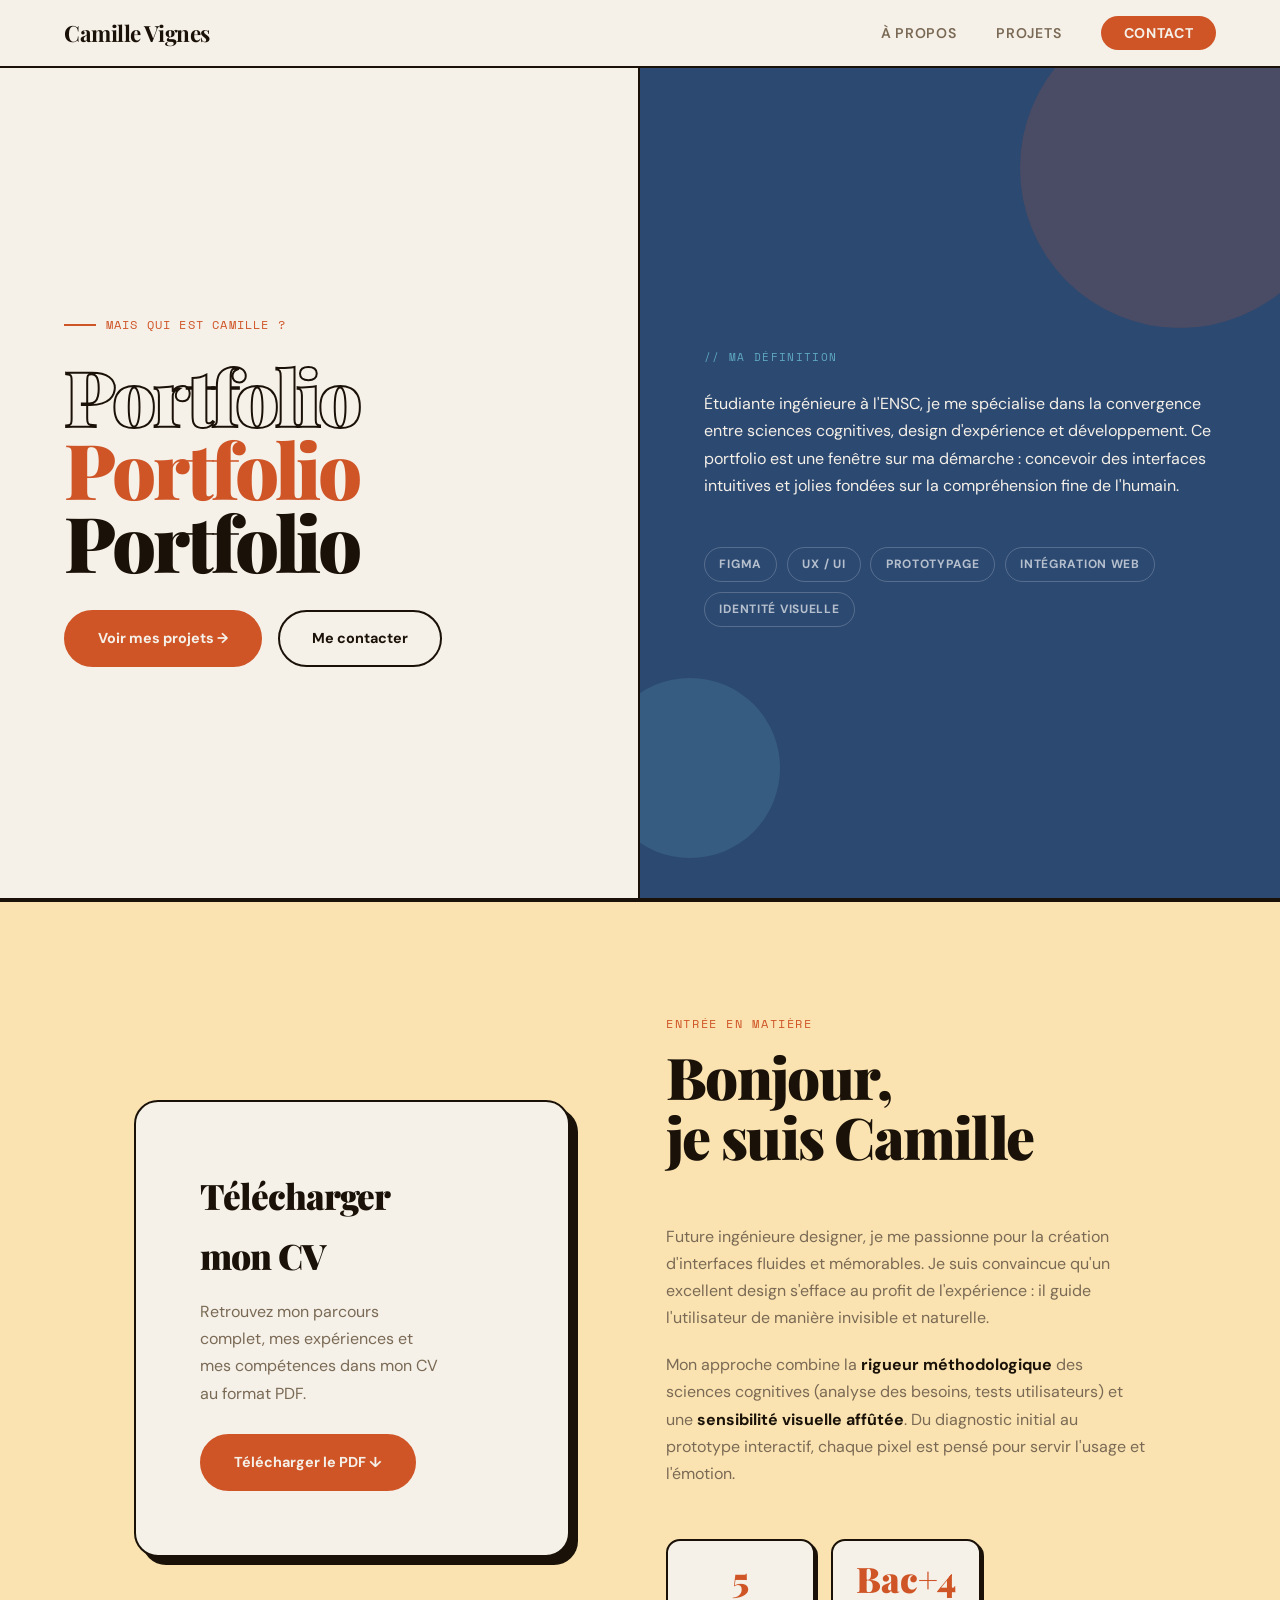
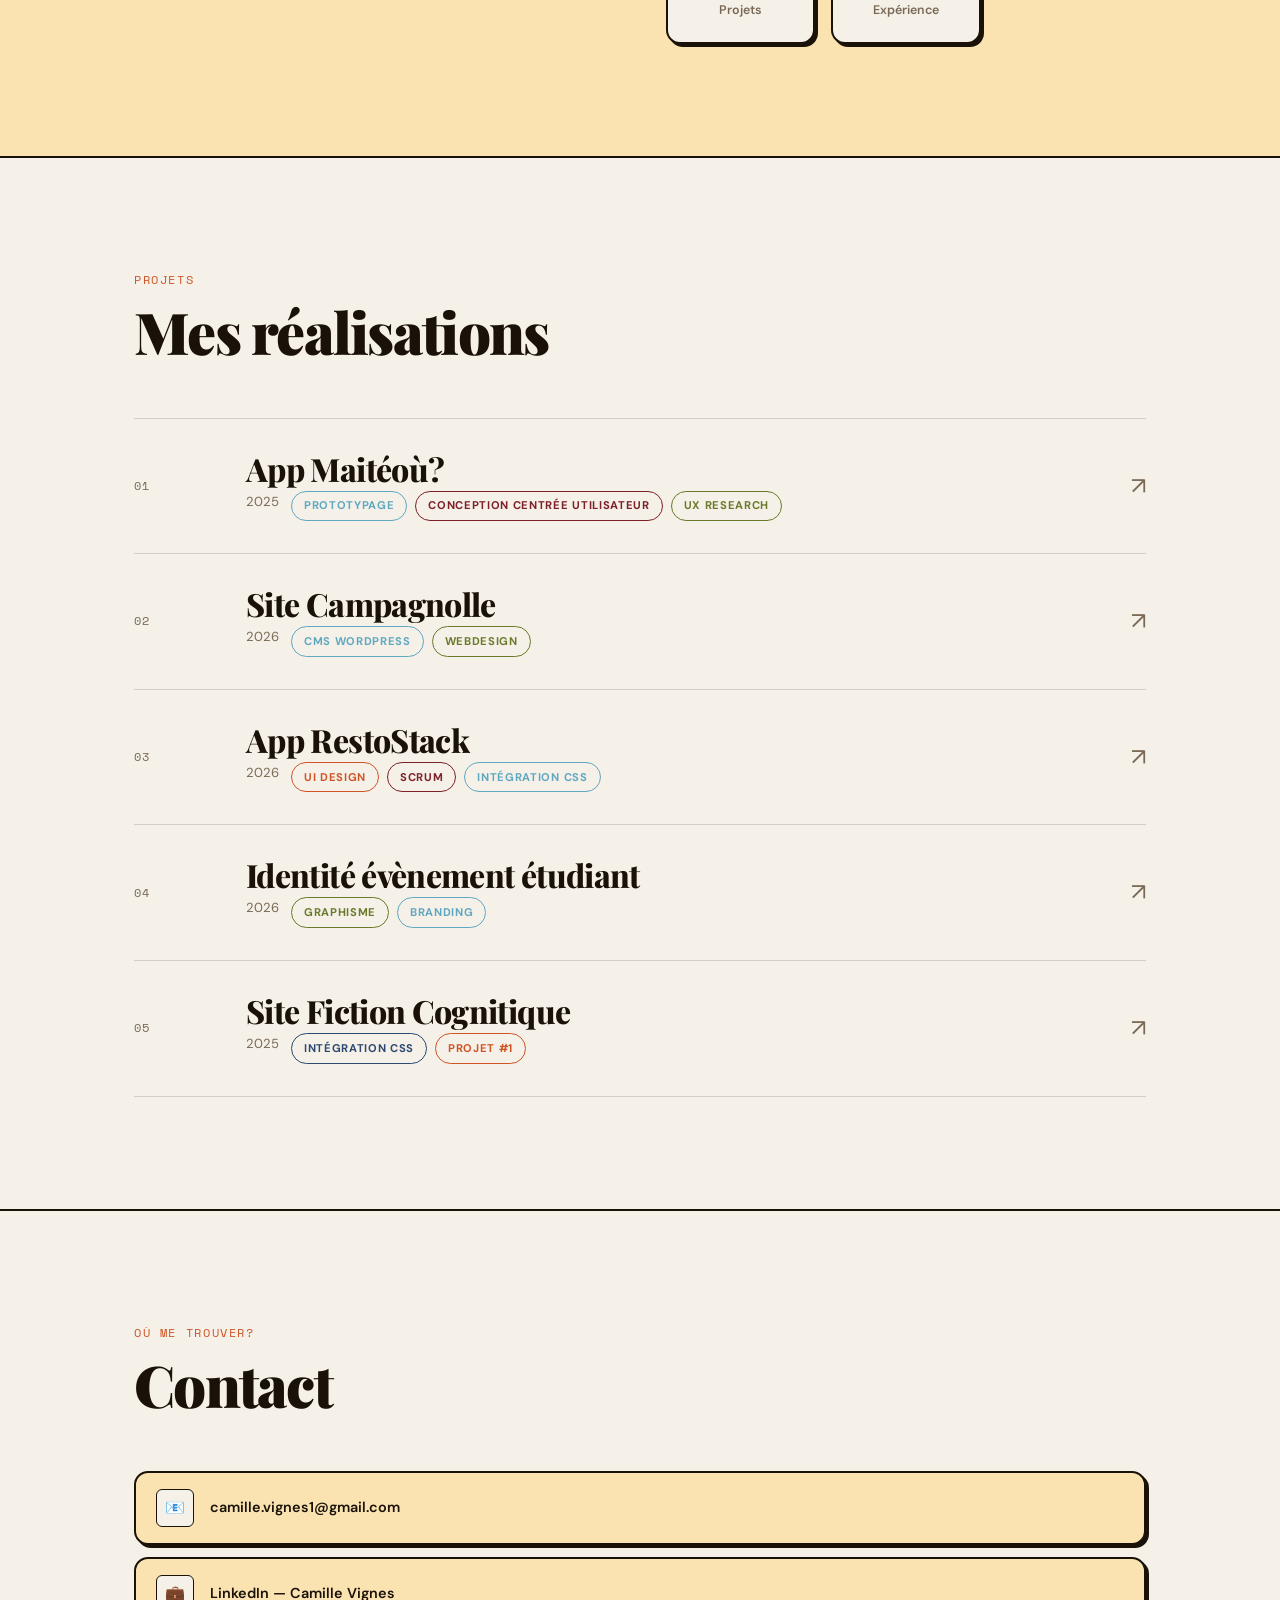
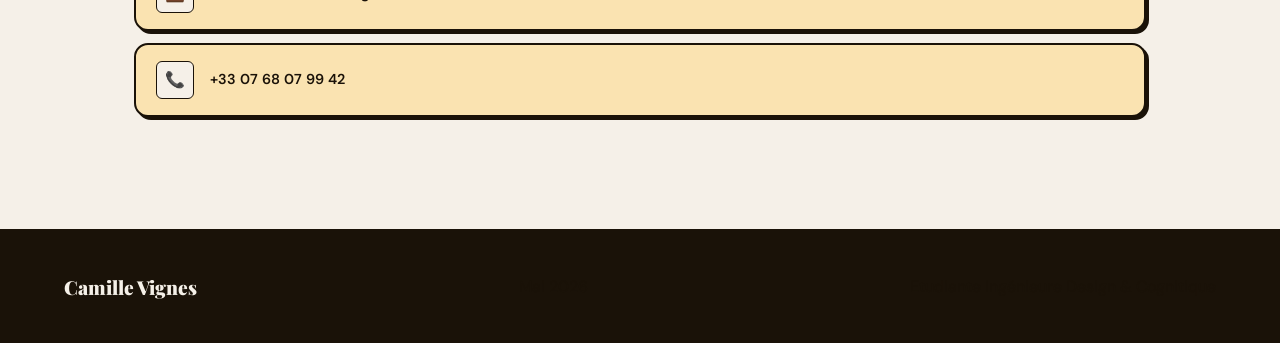
==== index.html @ 40927d15 "hero-quote" ====
<!DOCTYPE html>
<html lang="fr">
<head>
  <meta charset="UTF-8" />
  <meta name="viewport" content="width=device-width, initial-scale=1.0" />
  <title>Ta-Came — UI/UX Designer</title>
  <link rel="icon" type="image/png" href="favicon.png" />
  <link rel="preconnect" href="https://fonts.googleapis.com" />
  <link rel="preconnect" href="https://fonts.gstatic.com" crossorigin />
  <link href="https://fonts.googleapis.com/css2?family=Playfair+Display:ital,wght@0,700;0,900;1,700&family=DM+Sans:wght@400;500;600;700&family=Space+Mono&display=swap" rel="stylesheet" />
  <link rel="stylesheet" href="Style/style.css" />
</head>
<body>

  <!-- navbarre -->
  <nav>
    <a href="#hero" class="nav-logo">Camille Vignes</a>
    <ul class="nav-links">
      <li><a href="#about">À propos</a></li>
      <li><a href="#projets">Projets</a></li>
      <li><a href="#contact" class="nav-cta">Contact</a></li>
    </ul>
  </nav>

  <!-- ─── hero ─── -->
  <section id="hero">

    <div class="hero-left">
      <div class="hero-eyebrow">
        <span class="eyebrow-line"></span>
        mais qui est Camille ?
      </div>
      <h1 class="hero-title">
        <span class="stroke">Portfolio</span><br>
        <span class="filled">Portfolio</span><br>
        <span>Portfolio</span>
      </h1>
      <div class="hero-actions">
        <a href="#projets" class="btn btn-primary">Voir mes projets →</a>
        <a href="#contact" class="btn btn-ghost">Me contacter</a>
      </div>
    </div>

    <div class="hero-right">
      <div class="hero-right-deco"></div>
      <div class="hero-right-deco2"></div>
      <p class="hero-label">// ma définition</p>
      <p class="hero-quote"> Étudiante ingénieure à l'ENSC, je me spécialise dans la convergence entre sciences cognitives, design d'expérience et développement. Ce portfolio est une fenêtre sur ma démarche : concevoir des interfaces intuitives et jolies fondées sur la compréhension fine de l'humain.</p>
      <div class="hero-tags">
        <span class="hero-tag">Figma</span>
        <span class="hero-tag">UX / UI</span>
        <span class="hero-tag">Prototypage</span>
        <span class="hero-tag">Intégration Web</span>
        <span class="hero-tag">Identité Visuelle</span>
      </div>
    </div>

  </section>

  <!-- ─── about ─── -->
  <section id="about">
    <div class="section-inner">
      <div class="about-grid">

        <div class="cv-box">
            <div class="cv-text">
                <h2>Télécharger mon CV</h2>
                <p>Retrouvez mon parcours complet, mes expériences et mes compétences dans mon CV au format PDF.</p>
                <br />
                <a href="Archive/camille--cv.pdf" download class="btn btn-primary" style="width:fit-content">Télécharger le PDF ↓</a>
            </div>
        </div>

        <div class="about-text">
          <span class="section-tag">Entrée en matière</span>
          <h2 class="section-title">Bonjour,<br>je suis Camille</h2>
          <p>Future ingénieure designer, je me passionne pour la création d'interfaces fluides et mémorables. Je suis convaincue qu'un excellent design s'efface au profit de l'expérience : il guide l'utilisateur de manière invisible et naturelle.</p>
          <p>Mon approche combine la <strong>rigueur méthodologique</strong> des sciences cognitives (analyse des besoins, tests utilisateurs) et une <strong>sensibilité visuelle affûtée</strong>. Du diagnostic initial au prototype interactif, chaque pixel est pensé pour servir l'usage et l'émotion.</p>
          <div class="about-stats">
            <div class="stat-box">
              <div class="stat-num">5</div>
              <div class="stat-label">Projets</div>
            </div>
            <div class="stat-box">
              <div class="stat-num">Bac+4</div>
              <div class="stat-label">Expérience</div>
            </div>
          </div>
        </div>

      </div>
    </div>
  </section>

  <!-- ─── PROJETS ─── -->
  <section id="projets">
    <div class="section-inner">
      <span class="section-tag">Projets</span>
      <h2 class="section-title">Mes réalisations</h2>

      <!-- List -->
      <div class="projects-list">

        <div class="project-row" onclick="location.href='Pages/projet1.html'" style="cursor:pointer">
          <span class="project-num">01</span>
          <div class="project-info">
            <div class="project-title">App Maitéoù?</div>
            <div class="project-meta">
              <span>2025</span>
              <div class="project-tags-inline">
                <span class="ptag ptag-sky">Prototypage</span>
                <span class="ptag ptag-red">Conception centrée utilisateur</span>
                <span class="ptag ptag-olive">UX Research</span>
              </div>
            </div>
          </div>
          <span class="project-arrow">↗</span>
        </div>

        <div class="project-row" onclick="location.href='Pages/projet2.html'" style="cursor:pointer">
          <span class="project-num">02</span>
          <div class="project-info">
            <div class="project-title">Site Campagnolle</div>
            <div class="project-meta">
              <span>2026</span>
              <div class="project-tags-inline">
                <span class="ptag ptag-sky">CMS Wordpress</span>
                <span class="ptag ptag-olive">Webdesign</span>
              </div>
            </div>
          </div>
          <span class="project-arrow">↗</span>
        </div>

        <div class="project-row" onclick="location.href='Pages/projet3.html'" style="cursor:pointer">
          <span class="project-num">03</span>
          <div class="project-info">
            <div class="project-title">App RestoStack</div>
            <div class="project-meta">
              <span>2026</span>
              <div class="project-tags-inline">
                <span class="ptag ptag-orange">UI design</span>
                <span class="ptag ptag-red">Scrum</span>
                <span class="ptag ptag-sky">Intégration CSS</span>
              </div>
            </div>
          </div>
          <span class="project-arrow">↗</span>
        </div>

        <div class="project-row" onclick="location.href='Pages/projet4.html'" style="cursor:pointer">
          <span class="project-num">04</span>
          <div class="project-info">
            <div class="project-title">Identité évènement étudiant</div>
            <div class="project-meta">
              <span>2026</span>
              <div class="project-tags-inline">
                <span class="ptag ptag-olive">Graphisme</span>
                <span class="ptag ptag-sky">Branding</span>
              </div>
            </div>
          </div>
          <span class="project-arrow">↗</span>
        </div>

        <div class="project-row" onclick="location.href='Pages/projet5.html'" style="cursor:pointer">
          <span class="project-num">05</span>
          <div class="project-info">
            <div class="project-title">Site Fiction Cognitique</div>
            <div class="project-meta">
              <span>2025</span>
              <div class="project-tags-inline">
                <span class="ptag ptag-navy">Intégration css</span>
                <span class="ptag ptag-orange">projet #1</span>
              </div>
            </div>
          </div>
          <span class="project-arrow">↗</span>
        </div>

      </div>
    </div>
  </section>



  <!-- ─── CONTACT ─── -->
  <section id="contact">
    <div class="section-inner">
      <span class="section-tag">Où me trouver?</span>
      <h2 class="section-title">Contact</h2>

    
      <div class="contact-info">
        <div class="contact-links">
          <a href="mailto:camille.vignes1@gmail.com" class="contact-link">
            <div class="cl-icon">📧</div>
            camille.vignes1@gmail.com
          </a>
          <a href="https://www.linkedin.com/in/camille-vignes-ensc/" target="_blank" class="contact-link">
            <div class="cl-icon">💼</div>
            LinkedIn — Camille Vignes
          </a>
          <a href="tel:+33768079942" class="contact-link">
            <div class="cl-icon">📞</div>
            +33 07 68 07 99 42
          </a>
        </div>
      </div>
    </div>
  </section>

  <!-- ─── FOOTER ─── -->
  <footer>
    <span class="footer-logo">Camille Vignes</span>
    <p>Mai 2026</p>
    <p>Etudiante Ingénieure Design & Cognitique</p>
  </footer>

</body>
</html>
---- Style/style.css ----
/* ─── RESET & ROOT ─────────────────────────────────────── */
*, *::before, *::after { box-sizing: border-box; margin: 0; padding: 0; }

:root {
  --c-cream:    #F5F0E8;
  --c-orange:   #CF5527;
  --c-navy:     #2C4971;
  --c-olive:    #6B7A2A;
  --c-red:      #7D2027;
  --c-sand:     #FAE3B1;
  --c-sky:      #5FA8C2;
  --c-brown:    #673C34;
  --c-ink:      #1A1208;
  --c-muted:    #7A6A55;

  --font-display: 'Playfair Display', serif;
  --font-body:    'DM Sans', sans-serif;
  --font-mono:    'Space Mono', monospace;

  --nav-h: 68px;
  --radius-sm: 6px;
  --radius-md: 14px;
  --radius-lg: 24px;
  --radius-pill: 999px;
}

html { scroll-behavior: smooth; }

body {
  background: var(--c-cream);
  color: var(--c-ink);
  font-family: var(--font-body);
  font-size: 16px;
  line-height: 1.7;
  overflow-x: hidden;
  cursor: default;
}

/* ─── NAV ─────────────────────────────────────────────────── */
nav {
  position: fixed; top: 0; left: 0; right: 0; z-index: 100;
  height: var(--nav-h);
  display: flex; align-items: center; justify-content: space-between;
  padding: 0 5vw;
  background: var(--c-cream);
  border-bottom: 2px solid var(--c-ink);
}

.nav-logo {
  font-family: var(--font-display);
  font-size: 1.4rem; font-weight: 700;
  color: var(--c-ink);
  text-decoration: none;
  letter-spacing: -.02em;
}

.nav-links { display: flex; gap: 2.5rem; list-style: none; align-items: center; }
.nav-links a {
  color: var(--c-muted); text-decoration: none;
  font-size: .88rem; font-weight: 600;
  letter-spacing: .05em; text-transform: uppercase;
  transition: color .2s;
}
.nav-links a:hover { color: var(--c-orange); }

.nav-cta {
  background: var(--c-orange) !important;
  color: var(--c-cream) !important;
  padding: .5rem 1.4rem;
  border-radius: var(--radius-pill);
  font-weight: 700 !important;
  transition: background .2s !important;
}
.nav-cta:hover { background: var(--c-red) !important; color: var(--c-cream) !important; }

/* ─── HERO ─────────────────────────────────────────────────── */
#hero {
  min-height: 100vh;
  padding-top: var(--nav-h);
  display: grid;
  grid-template-columns: 1fr 1fr;
  border-bottom: 2px solid var(--c-ink);
}

.hero-left {
  padding: 6rem 5vw 5rem;
  display: flex; flex-direction: column; justify-content: center;
  border-right: 2px solid var(--c-ink);
}

.hero-right {
  background: var(--c-navy);
  display: flex; flex-direction: column;
  justify-content: center;
  padding: 4rem 4rem 3.5rem;
  position: relative;
  overflow: hidden;
}

.hero-right-deco {
  position: absolute;
  top: -60px; right: -60px;
  width: 320px; height: 320px;
  border-radius: 50%;
  background: var(--c-orange);
  opacity: .18;
}
.hero-right-deco2 {
  position: absolute;
  bottom: 40px; left: -40px;
  width: 180px; height: 180px;
  border-radius: 50%;
  background: var(--c-sky);
  opacity: .2;
}

.hero-eyebrow {
  display: inline-flex; align-items: center; gap: .6rem;
  font-family: var(--font-mono);
  font-size: .75rem; letter-spacing: .1em;
  color: var(--c-orange); text-transform: uppercase;
  margin-bottom: 1.5rem;
}
.eyebrow-line { width: 32px; height: 2px; background: var(--c-orange); }

.hero-title {
  font-family: var(--font-display);
  font-size: clamp(3.5rem, 6vw, 6.5rem);
  font-weight: 900; line-height: .95;
  letter-spacing: -.04em;
  margin-bottom: 2rem;
}
.hero-title .stroke {
  -webkit-text-stroke: 2px var(--c-ink);
  color: transparent;
}
.hero-title .filled { color: var(--c-orange); }


.hero-actions { display: flex; gap: 1rem; flex-wrap: wrap; }

.btn {
  display: inline-flex; align-items: center; gap: .5rem;
  padding: .9rem 2rem;
  border-radius: var(--radius-pill);
  font-family: var(--font-body);
  font-weight: 700; font-size: .9rem;
  text-decoration: none; cursor: pointer;
  transition: transform .2s, background .2s;
  border: 2px solid transparent;
}
.btn:hover { transform: translateY(-2px); }

.btn-primary {
  background: var(--c-orange);
  color: var(--c-cream);
  border-color: var(--c-orange);
}
.btn-primary:hover { background: var(--c-red); border-color: var(--c-red); }

.btn-ghost {
  background: transparent;
  border-color: var(--c-ink);
  color: var(--c-ink);
}
.btn-ghost:hover { background: var(--c-ink); color: var(--c-cream); }

/* Right side content */
.hero-label {
  font-family: var(--font-mono);
  font-size: .7rem; letter-spacing: .12em;
  color: var(--c-sky); text-transform: uppercase;
  margin-bottom: 1.5rem;
}
.hero-quote {
  font-family: var(--font-body);
  font-size: 1rem;
  font-weight: 400;
  line-height: 1.7;
  color: var(--c-cream);
  margin-bottom: 3rem;
}
.hero-quote em { color: var(--c-sand); font-style: italic; }

.hero-tags { display: flex; gap: .6rem; flex-wrap: wrap; }
.hero-tag {
  font-size: .75rem; font-weight: 700;
  letter-spacing: .06em; text-transform: uppercase;
  padding: .4rem .9rem;
  border-radius: var(--radius-pill);
  border: 1.5px solid rgba(255,255,255,.2);
  color: rgba(255,255,255,.65);
}
.hero-tag-fill {
  background: var(--c-orange);
  border-color: var(--c-orange);
  color: #fff;
}

/* ─── SECTION COMMON ───────────────────────────────────────── */
section { position: relative; }
.section-inner { max-width: 1140px; margin: 0 auto; padding: 7rem 5vw; }

.section-tag {
  font-family: var(--font-mono);
  font-size: .72rem; font-weight: 400;
  letter-spacing: .14em; text-transform: uppercase;
  color: var(--c-orange);
  display: block; margin-bottom: .75rem;
}
.section-title {
  font-family: var(--font-display);
  font-size: clamp(2.2rem, 4.5vw, 4rem);
  font-weight: 900; line-height: 1.05;
  letter-spacing: -.03em;
  margin-bottom: 3.5rem;
}

/* ─── ABOUT ─────────────────────────────────────────────────── */
#about { background: var(--c-sand); border-top: 2px solid var(--c-ink); border-bottom: 2px solid var(--c-ink); }

.about-grid {
  display: grid;
  grid-template-columns: 1fr 1.1fr;
  gap: 6rem; align-items: center;
}

.about-text { display: flex; flex-direction: column; gap: 0; }
.about-text p { color: var(--c-muted); margin-bottom: 1.25rem; }
.about-text strong { color: var(--c-ink); }

.about-stats {
  display: grid; grid-template-columns: repeat(3, 1fr);
  gap: 1rem; margin-top: 2rem;
}
.stat-box {
  background: var(--c-cream);
  border: 2px solid var(--c-ink);
  border-radius: var(--radius-md);
  padding: 1.25rem 1rem;
  box-shadow: 3px 3px 0 var(--c-ink);
  text-align: center;
}
.stat-num {
  font-family: var(--font-display);
  font-size: 2.2rem; font-weight: 900;
  color: var(--c-orange); line-height: 1;
}
.stat-label { font-size: .78rem; color: var(--c-muted); font-weight: 600; margin-top: .25rem; }

/* ─── PROJETS ───────────────────────────────────────────────── */
#projets { background: var(--c-cream); border-bottom: 2px solid var(--c-ink); }

.projects-list { display: flex; flex-direction: column; gap: 0; }

.project-row {
  display: grid;
  grid-template-columns: 80px 1fr auto;
  align-items: center;
  gap: 2rem;
  padding: 2rem 0;
  border-top: 1.5px solid rgba(26,18,8,.15);
  transition: background .2s;
  cursor: pointer;
}
.project-row:last-child { border-bottom: 1.5px solid rgba(26,18,8,.15); }
.project-row:hover { background: var(--c-sand); margin: 0 -2rem; padding: 2rem 2rem; border-radius: var(--radius-md); }

.project-num {
  font-family: var(--font-mono);
  font-size: .75rem; color: var(--c-muted);
  letter-spacing: .05em;
}

.project-info { display: flex; flex-direction: column; gap: .3rem; }
.project-title {
  font-family: var(--font-display);
  font-size: clamp(1.3rem, 2.5vw, 2rem);
  font-weight: 800; line-height: 1.1;
  letter-spacing: -.02em;
}
.project-meta {
  font-size: .82rem; color: var(--c-muted);
  display: flex; gap: .75rem; flex-wrap: wrap;
}

.project-tags-inline { display: flex; gap: .5rem; align-items: center; }
.ptag {
  font-size: .7rem; font-weight: 700; letter-spacing: .06em;
  text-transform: uppercase;
  padding: .3rem .75rem; border-radius: var(--radius-pill);
  border: 1.5px solid;
}
.ptag-orange { color: var(--c-orange); border-color: var(--c-orange); }
.ptag-navy   { color: var(--c-navy);   border-color: var(--c-navy); }
.ptag-olive  { color: var(--c-olive);  border-color: var(--c-olive); }
.ptag-red    { color: var(--c-red);    border-color: var(--c-red); }
.ptag-sky    { color: var(--c-sky);    border-color: var(--c-sky); }

.project-arrow {
  font-size: 1.5rem; color: var(--c-muted);
  transition: color .2s, transform .2s;
}
.project-row:hover .project-arrow { color: var(--c-orange); transform: translate(4px, -4px); }

/* ─── CV ────────────────────────────────────────────────────── */

.cv-box {
  display: grid; grid-template-columns: 1fr auto;
  align-items: center; gap: 4rem;
  background: var(--c-cream);
  border: 2px solid var(--c-ink);
  border-radius: var(--radius-lg);
  padding: 4rem;
  box-shadow: 8px 8px 0 var(--c-ink);
}
.cv-text h2 {
  font-family: var(--font-display);
  font-size: 2.2rem; font-weight: 900;
  letter-spacing: -.03em; margin-bottom: .75rem;
}
.cv-text p { color: var(--c-muted); max-width: 440px; }

/* ─── CONTACT ────────────────────────────────────────────────── */
#contact { background: var(--c-cream); border-bottom: 2px solid var(--c-ink); }

.contact-info p { 
  color: var(--c-muted); margin-bottom: 2rem; 
  margin: 0 auto;
  max-width: 600px;
}

.contact-links { display: flex; flex-direction: column; gap: .75rem; }
.contact-link {
  display: flex; align-items: center; gap: 1rem;
  text-decoration: none;
  padding: 1rem 1.25rem;
  border-radius: var(--radius-md);
  background: var(--c-sand);
  border: 2px solid var(--c-ink);
  color: var(--c-ink);
  font-weight: 600; font-size: .9rem;
  box-shadow: 3px 3px 0 var(--c-ink);
  transition: transform .15s, box-shadow .15s;
}
.contact-link:hover { transform: translate(-2px,-2px); box-shadow: 5px 5px 0 var(--c-ink); }

.cl-icon {
  width: 38px; height: 38px;
  border-radius: var(--radius-sm);
  display: flex; align-items: center; justify-content: center;
  font-size: 1rem; border: 1.5px solid var(--c-ink);
  background: var(--c-cream); flex-shrink: 0;
}

/* ─── FOOTER ─────────────────────────────────────────────────── */
footer {
  background: var(--c-ink);
  padding: 2.5rem 5vw;
  display: flex; align-items: center; justify-content: space-between;
}
.footer-logo {
  font-family: var(--font-display);
  font-weight: 900; font-size: 1.2rem;
  color: var(--c-cream);
}

/* ─── RESPONSIVE ─────────────────────────────────────────────── */
@media (max-width: 900px) {
  #hero                    { grid-template-columns: 1fr; }
  .hero-right              { min-height: 320px; }
  .about-grid              { grid-template-columns: 1fr; }
  .cv-box                  { grid-template-columns: 1fr; text-align: center; }
  .nav-links               { display: none; }
  .project-row             { grid-template-columns: 48px 1fr auto; gap: 1rem; }
}
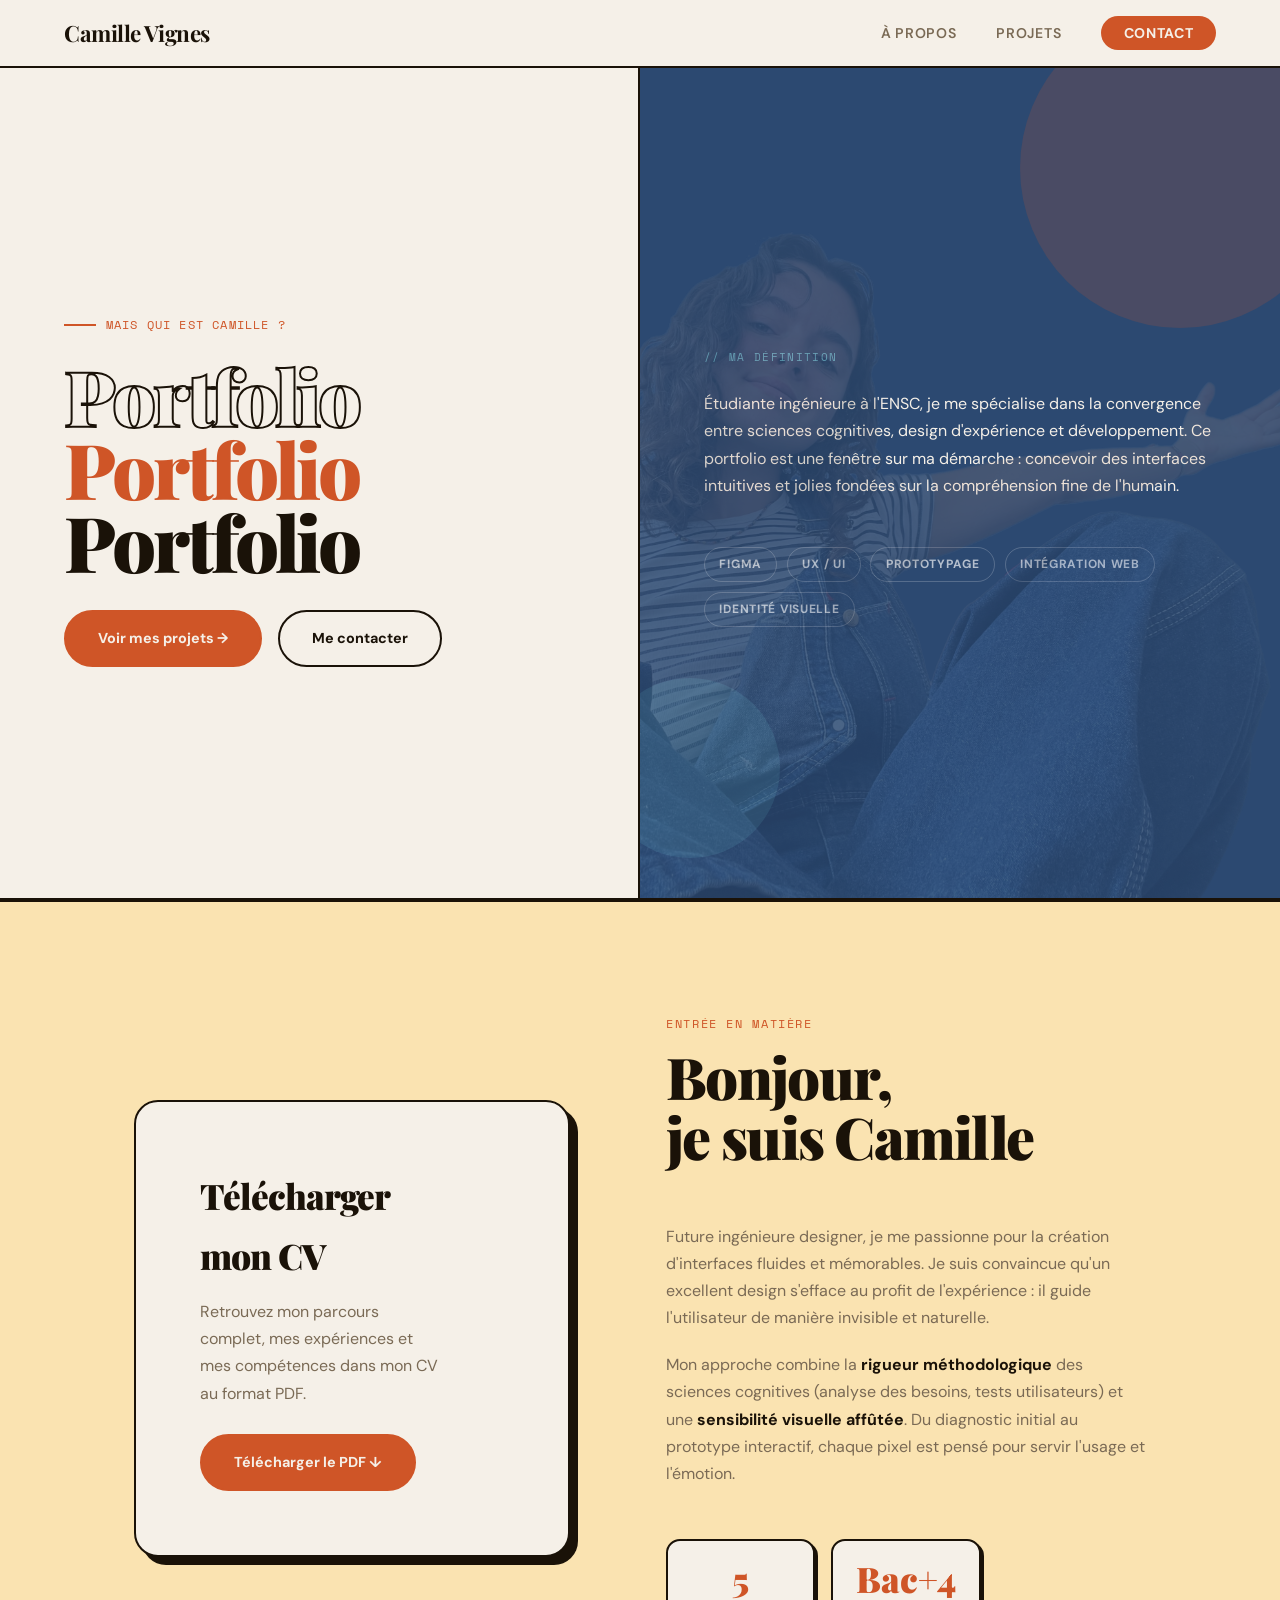
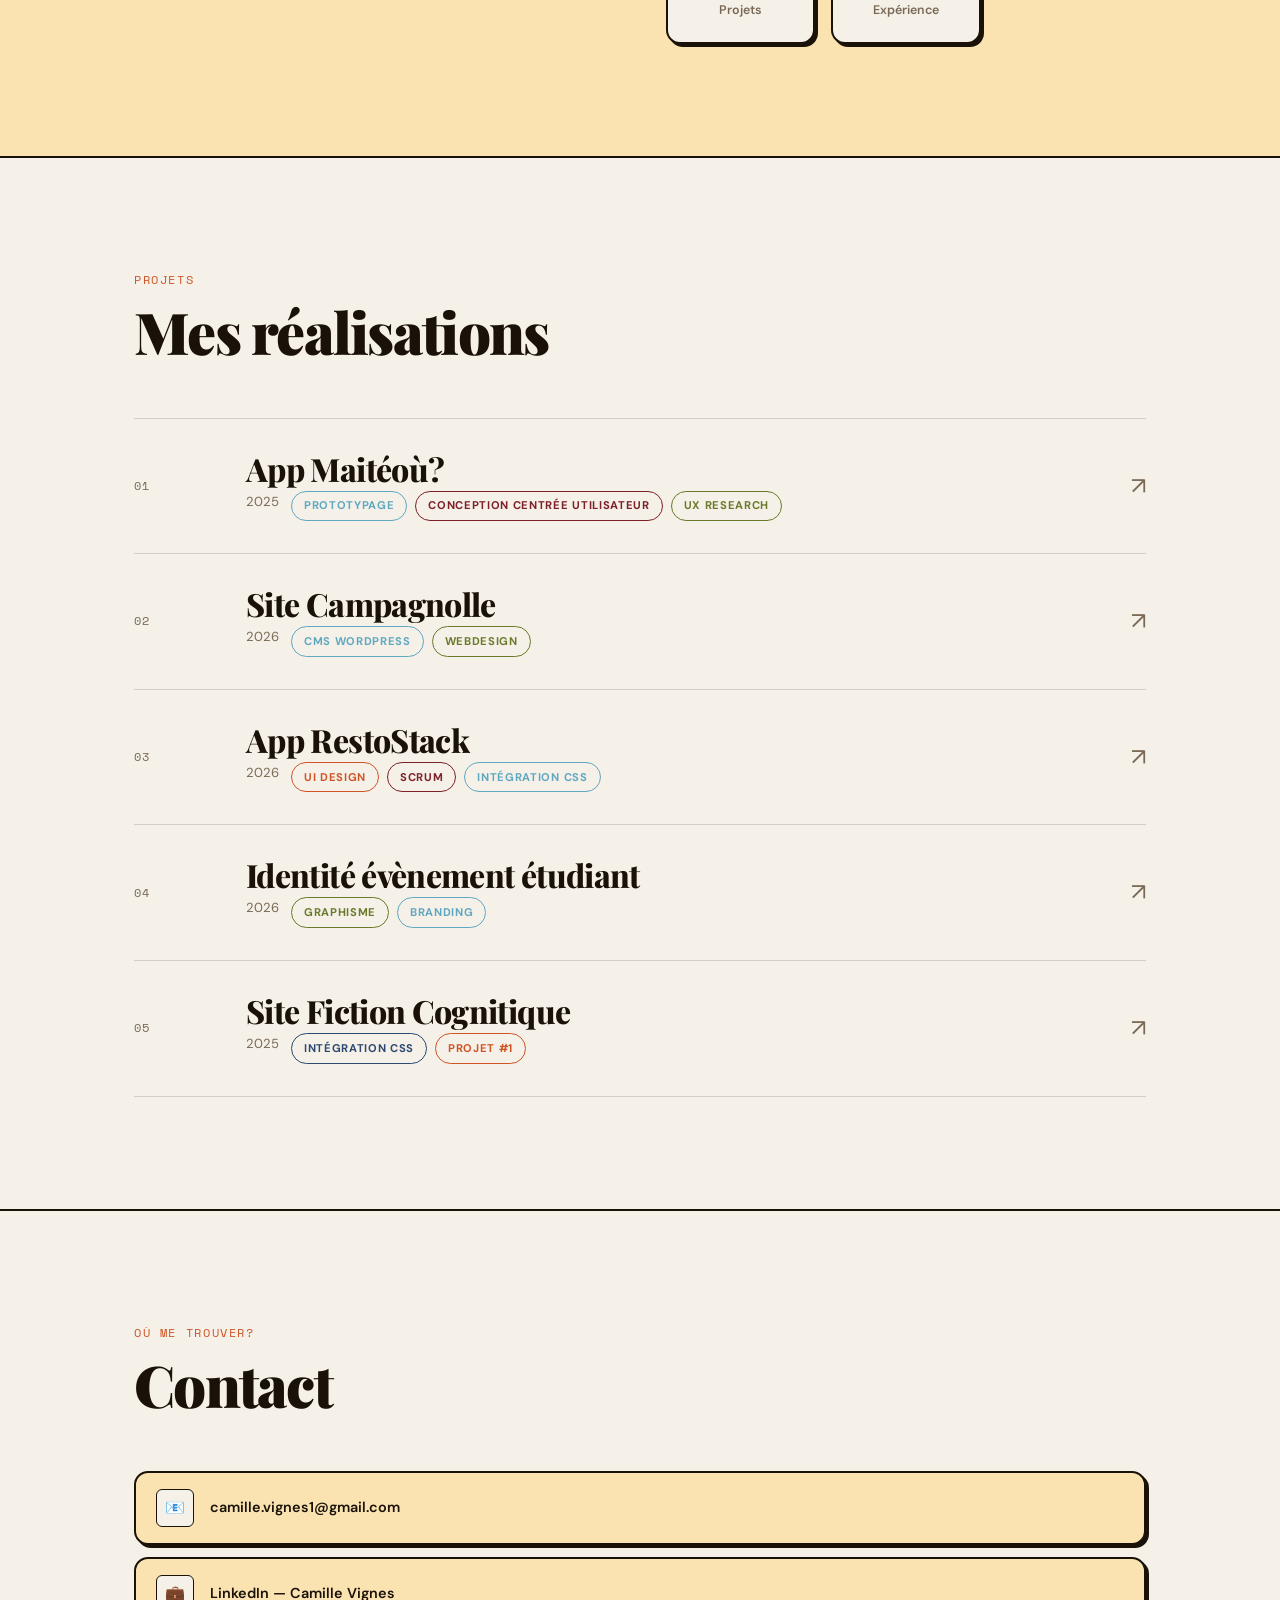
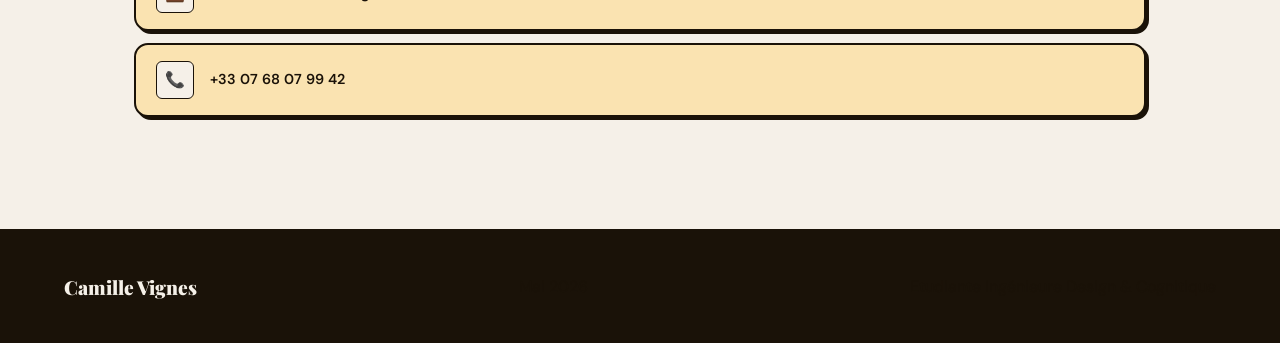
==== commit 4539a8fa: "photo camillette en salopette" ====
--- a/index.html
+++ b/index.html
@@ -44,6 +44,7 @@
     <div class="hero-right">
       <div class="hero-right-deco"></div>
       <div class="hero-right-deco2"></div>
+      <img src="Archive/camillette-en-salopette.png" alt="Camille" class="hero-photo" />
       <p class="hero-label">// ma définition</p>
       <p class="hero-quote"> Étudiante ingénieure à l'ENSC, je me spécialise dans la convergence entre sciences cognitives, design d'expérience et développement. Ce portfolio est une fenêtre sur ma démarche : concevoir des interfaces intuitives et jolies fondées sur la compréhension fine de l'humain.</p>
       <div class="hero-tags">
--- a/Style/style.css
+++ b/Style/style.css
@@ -166,6 +166,17 @@
 .btn-ghost:hover { background: var(--c-ink); color: var(--c-cream); }
 
 /* Right side content */
+
+.hero-photo {
+  position: absolute;
+  bottom: 0;
+  right: 0;
+  height: 85%;
+  width: auto;
+  object-fit: cover;
+  opacity: 0.15;
+}
+
 .hero-label {
   font-family: var(--font-mono);
   font-size: .7rem; letter-spacing: .12em;
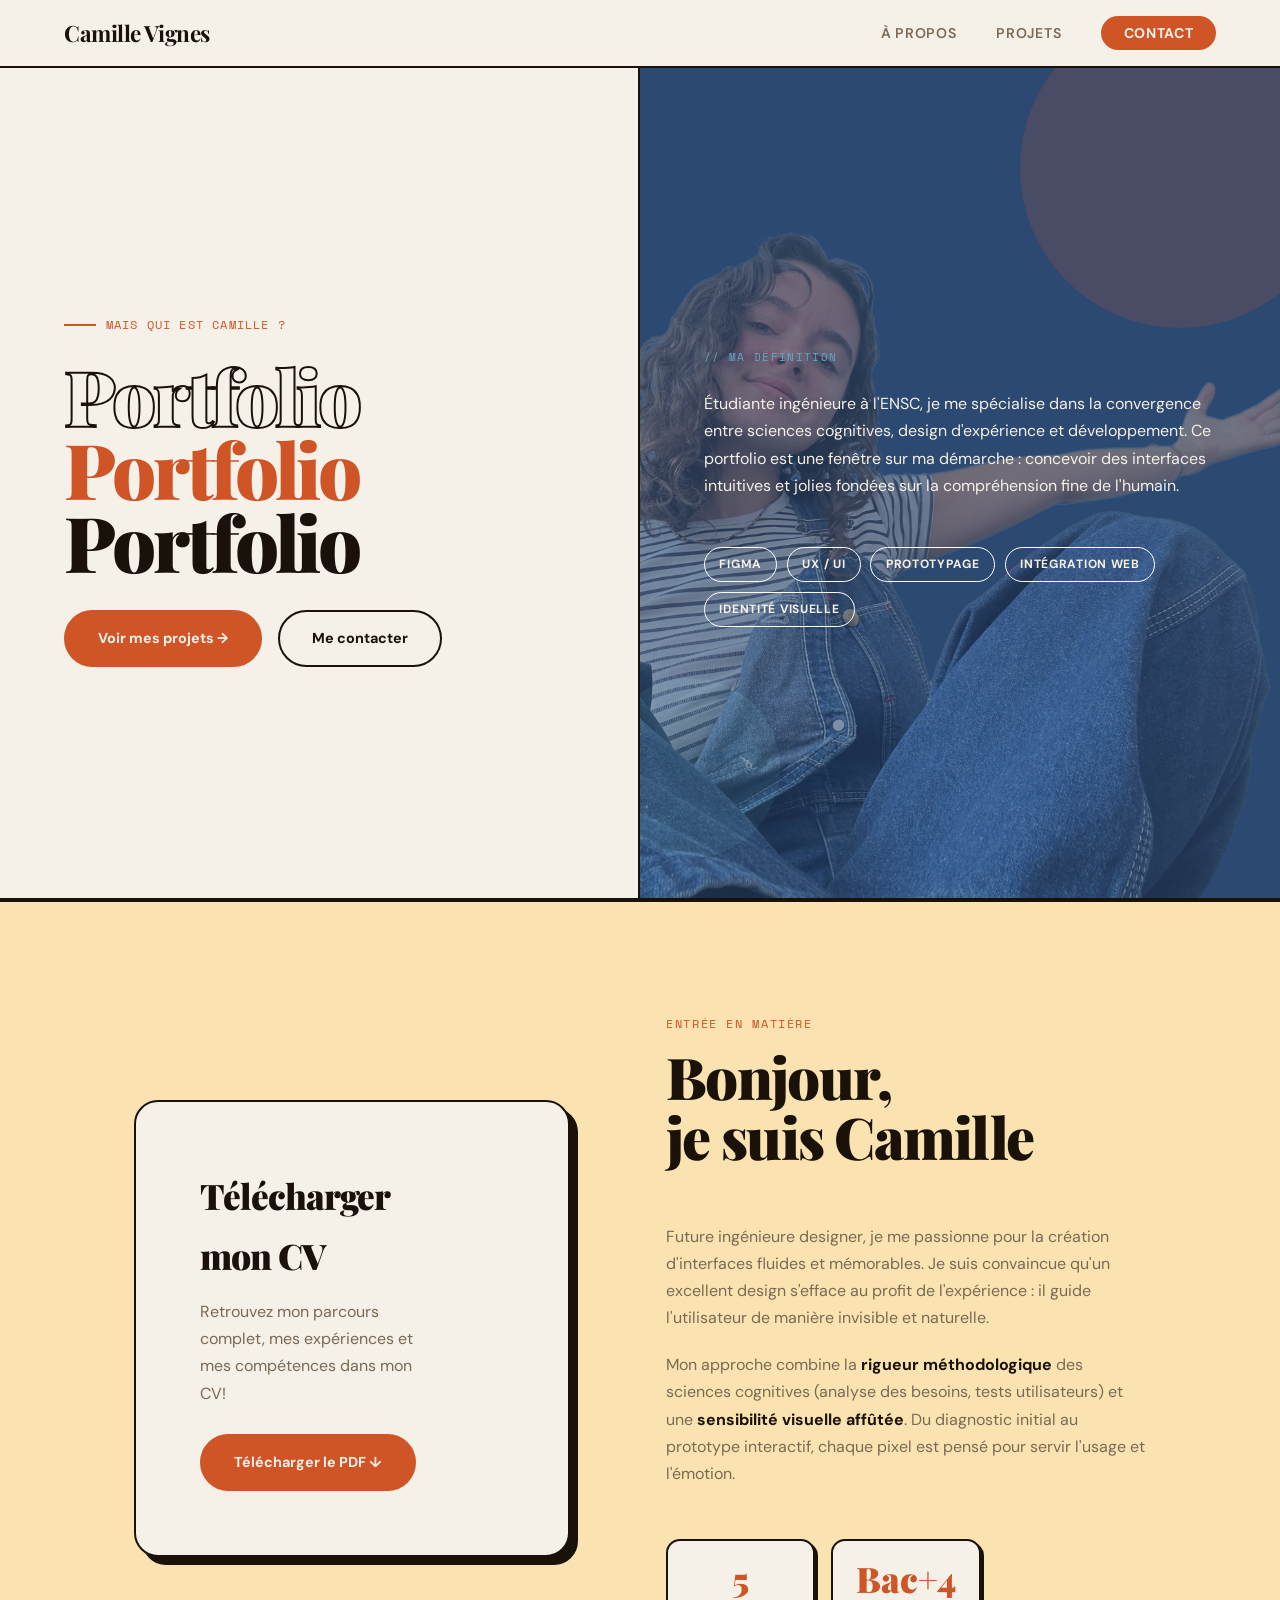
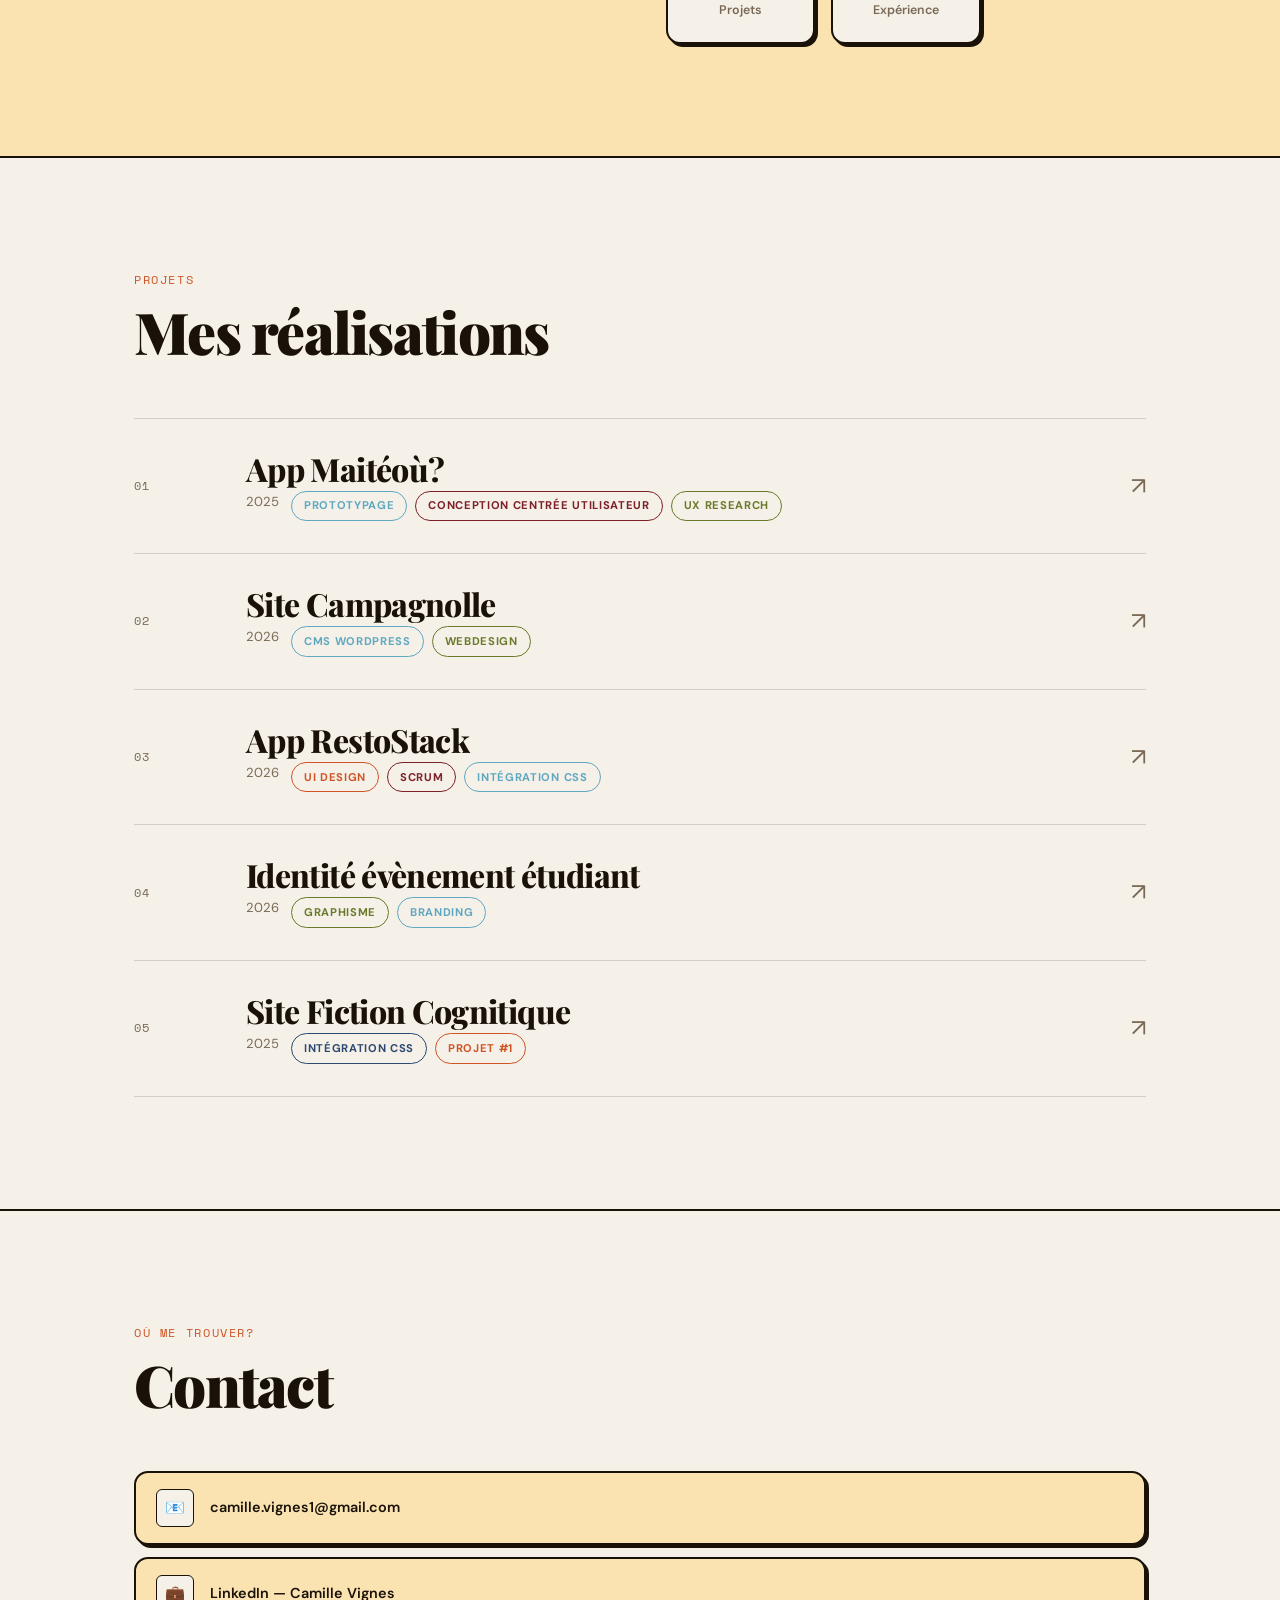
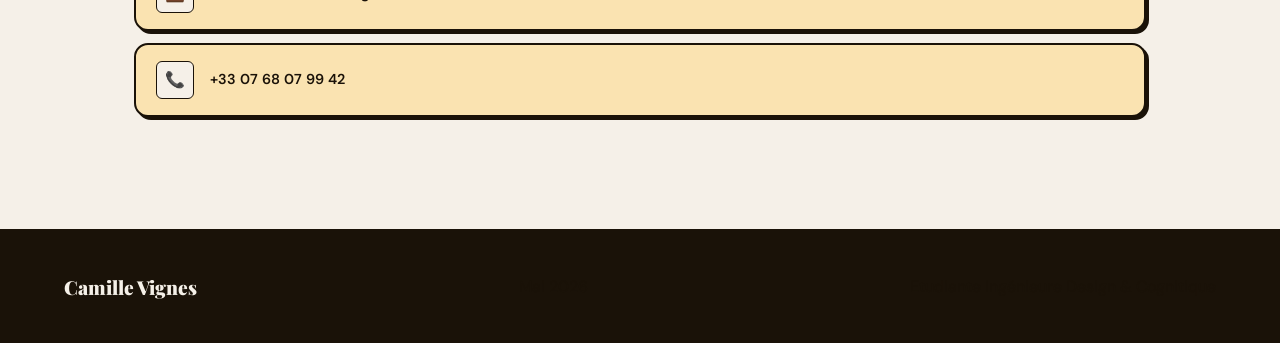
==== commit c04193cd: "erratum" ====
--- a/index.html
+++ b/index.html
@@ -66,7 +66,7 @@
         <div class="cv-box">
             <div class="cv-text">
                 <h2>Télécharger mon CV</h2>
-                <p>Retrouvez mon parcours complet, mes expériences et mes compétences dans mon CV au format PDF.</p>
+                <p>Retrouvez mon parcours complet, mes expériences et mes compétences dans mon CV!</p>
                 <br />
                 <a href="Archive/camille--cv.pdf" download class="btn btn-primary" style="width:fit-content">Télécharger le PDF ↓</a>
             </div>
--- a/Style/style.css
+++ b/Style/style.css
@@ -174,7 +174,8 @@
   height: 85%;
   width: auto;
   object-fit: cover;
-  opacity: 0.15;
+  opacity: 0.4;
+  z-index: 0;
 }
 
 .hero-label {
@@ -182,6 +183,7 @@
   font-size: .7rem; letter-spacing: .12em;
   color: var(--c-sky); text-transform: uppercase;
   margin-bottom: 1.5rem;
+  z-index: 1;
 }
 .hero-quote {
   font-family: var(--font-body);
@@ -190,22 +192,25 @@
   line-height: 1.7;
   color: var(--c-cream);
   margin-bottom: 3rem;
-}
-.hero-quote em { color: var(--c-sand); font-style: italic; }
-
-.hero-tags { display: flex; gap: .6rem; flex-wrap: wrap; }
+  z-index: 1;
+}
+.hero-quote em { color: var(--c-sand); font-style: italic; z-index: 1;}
+
+.hero-tags { display: flex; gap: .6rem; flex-wrap: wrap; z-index: 1; }
 .hero-tag {
   font-size: .75rem; font-weight: 700;
   letter-spacing: .06em; text-transform: uppercase;
   padding: .4rem .9rem;
   border-radius: var(--radius-pill);
-  border: 1.5px solid rgba(255,255,255,.2);
-  color: rgba(255,255,255,.65);
+  border: 1.5px solid rgba(255,255,255,1);
+  color: #F5F0E8;
+  z-index: 1;
 }
 .hero-tag-fill {
   background: var(--c-orange);
   border-color: var(--c-orange);
-  color: #fff;
+  color: #F5F0E8;
+  z-index: 1;
 }
 
 /* ─── SECTION COMMON ───────────────────────────────────────── */
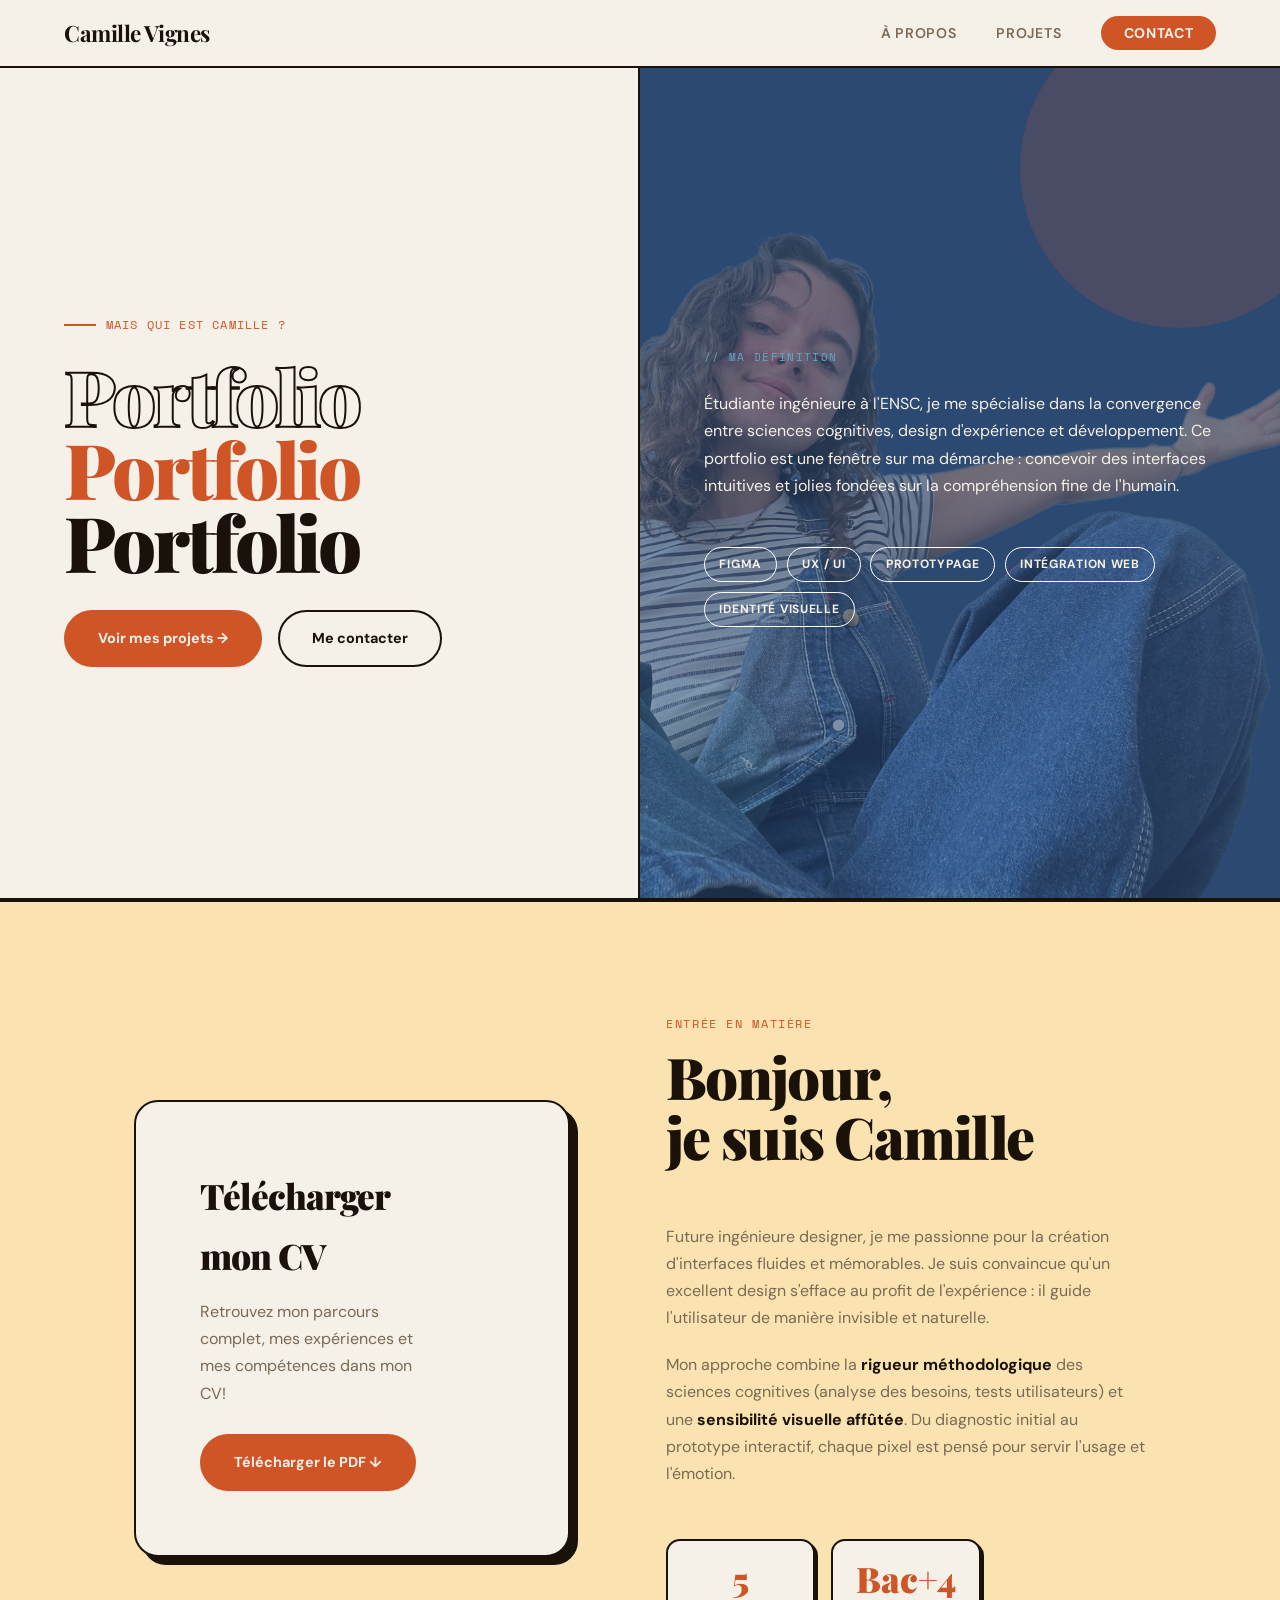
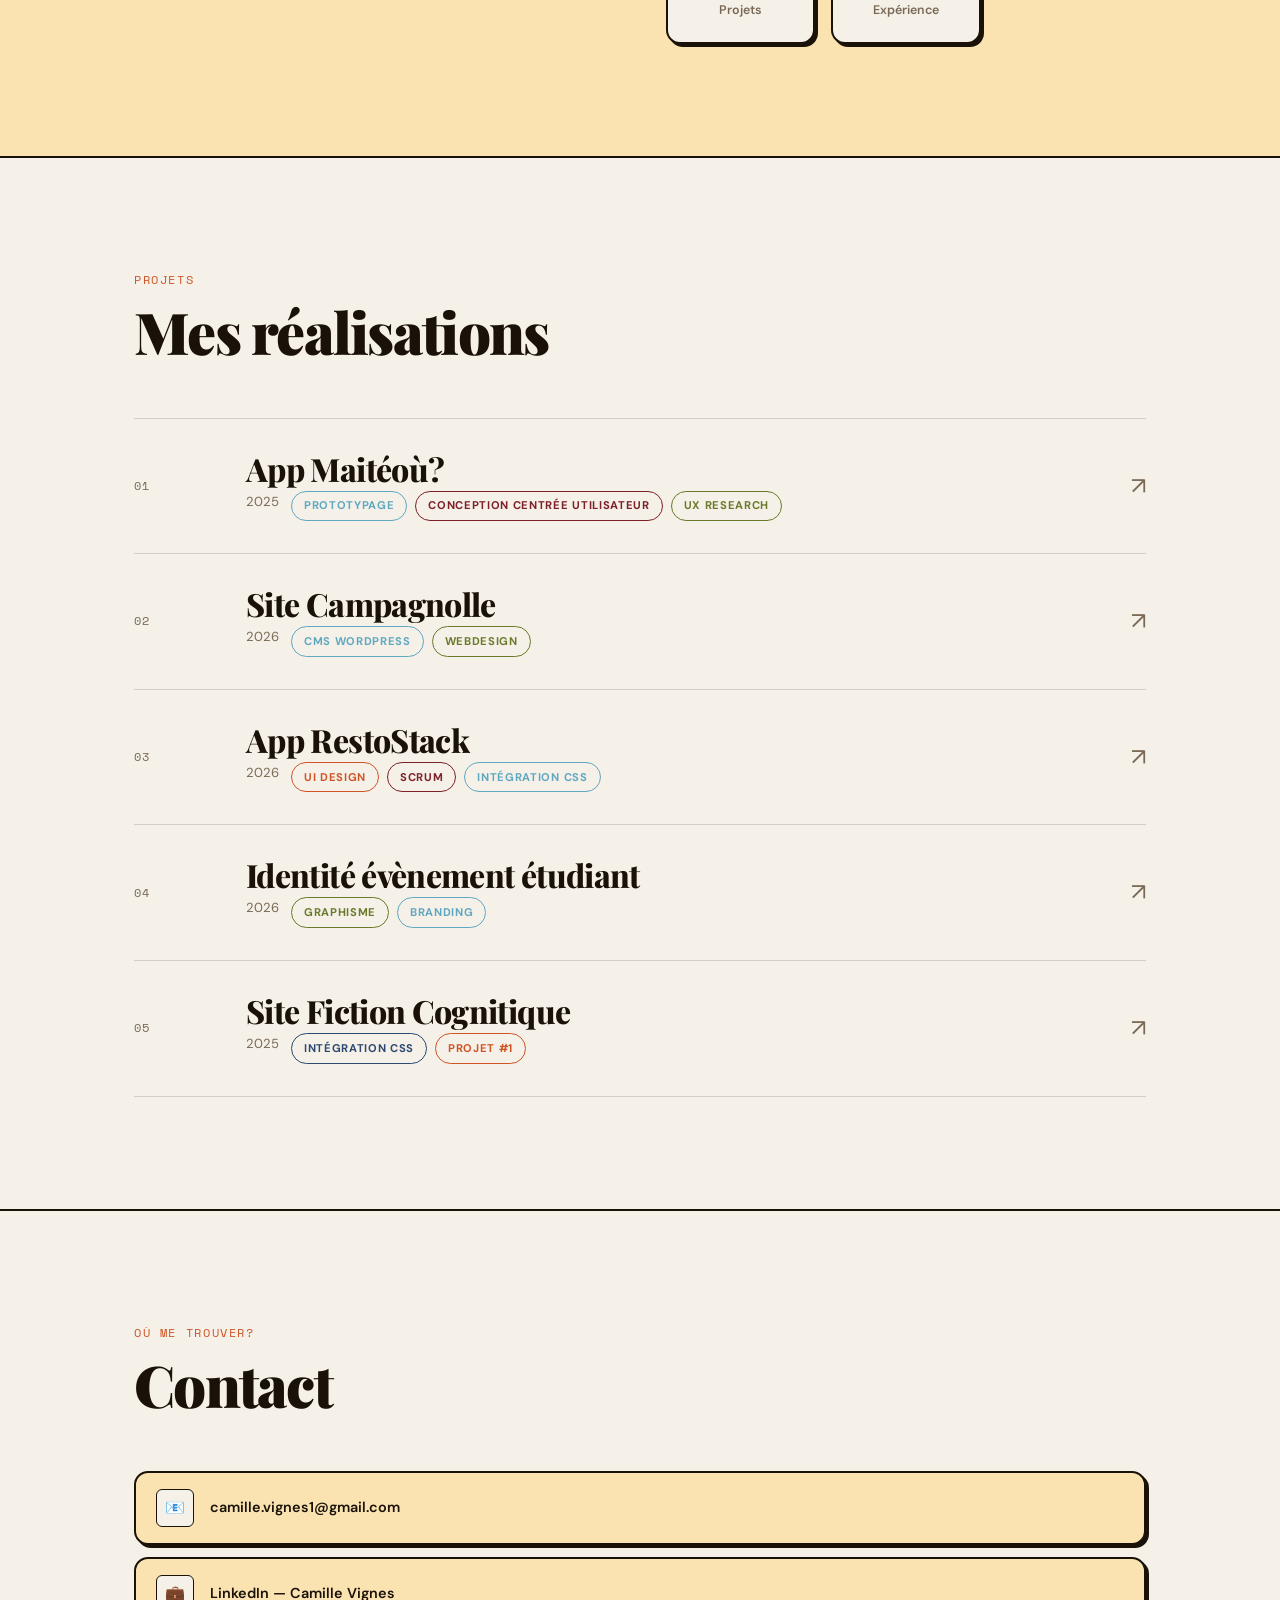
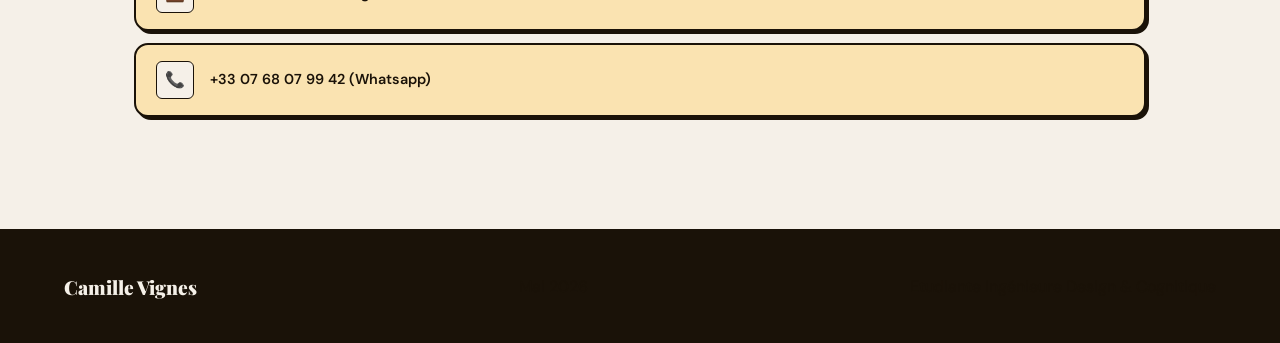
==== commit 04d4cc45: "je force avec whatsapp" ====
--- a/index.html
+++ b/index.html
@@ -204,7 +204,7 @@
           </a>
           <a href="tel:+33768079942" class="contact-link">
             <div class="cl-icon">📞</div>
-            +33 07 68 07 99 42
+            +33 07 68 07 99 42    (Whatsapp)
           </a>
         </div>
       </div>
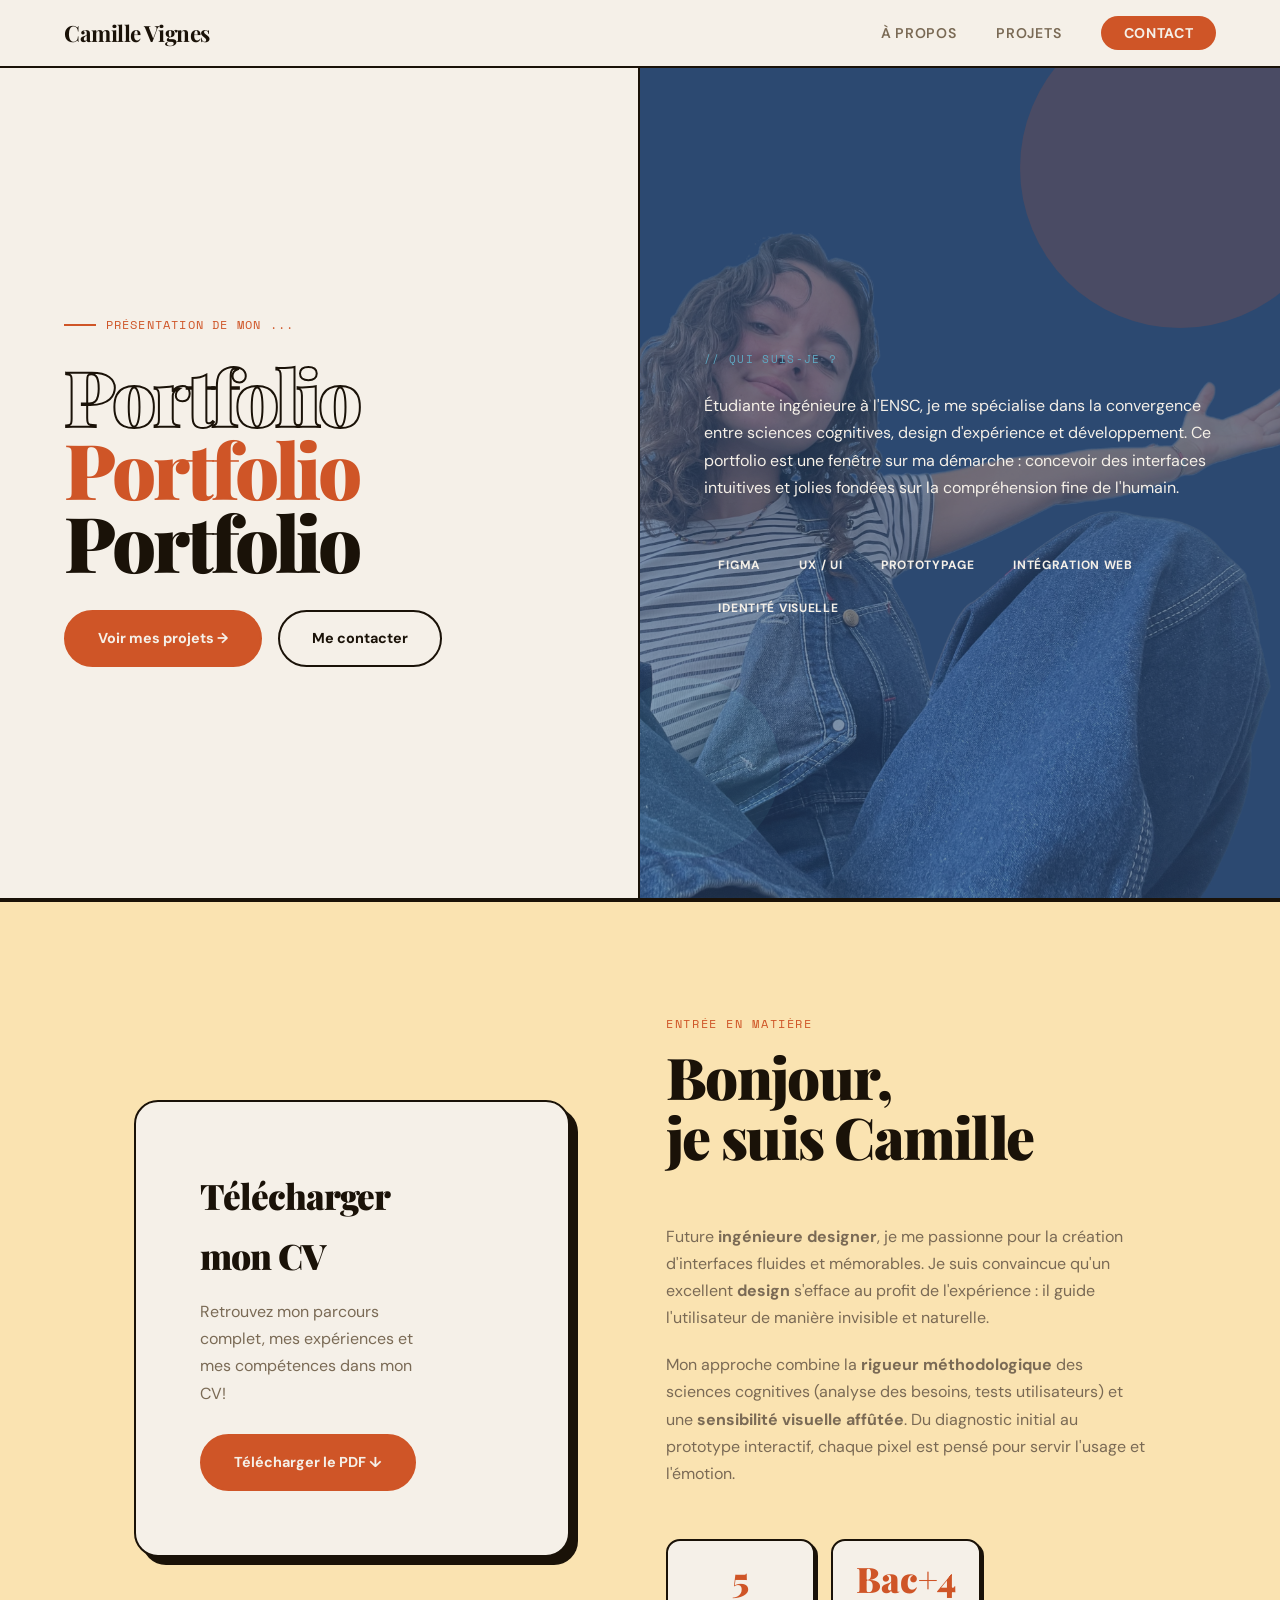
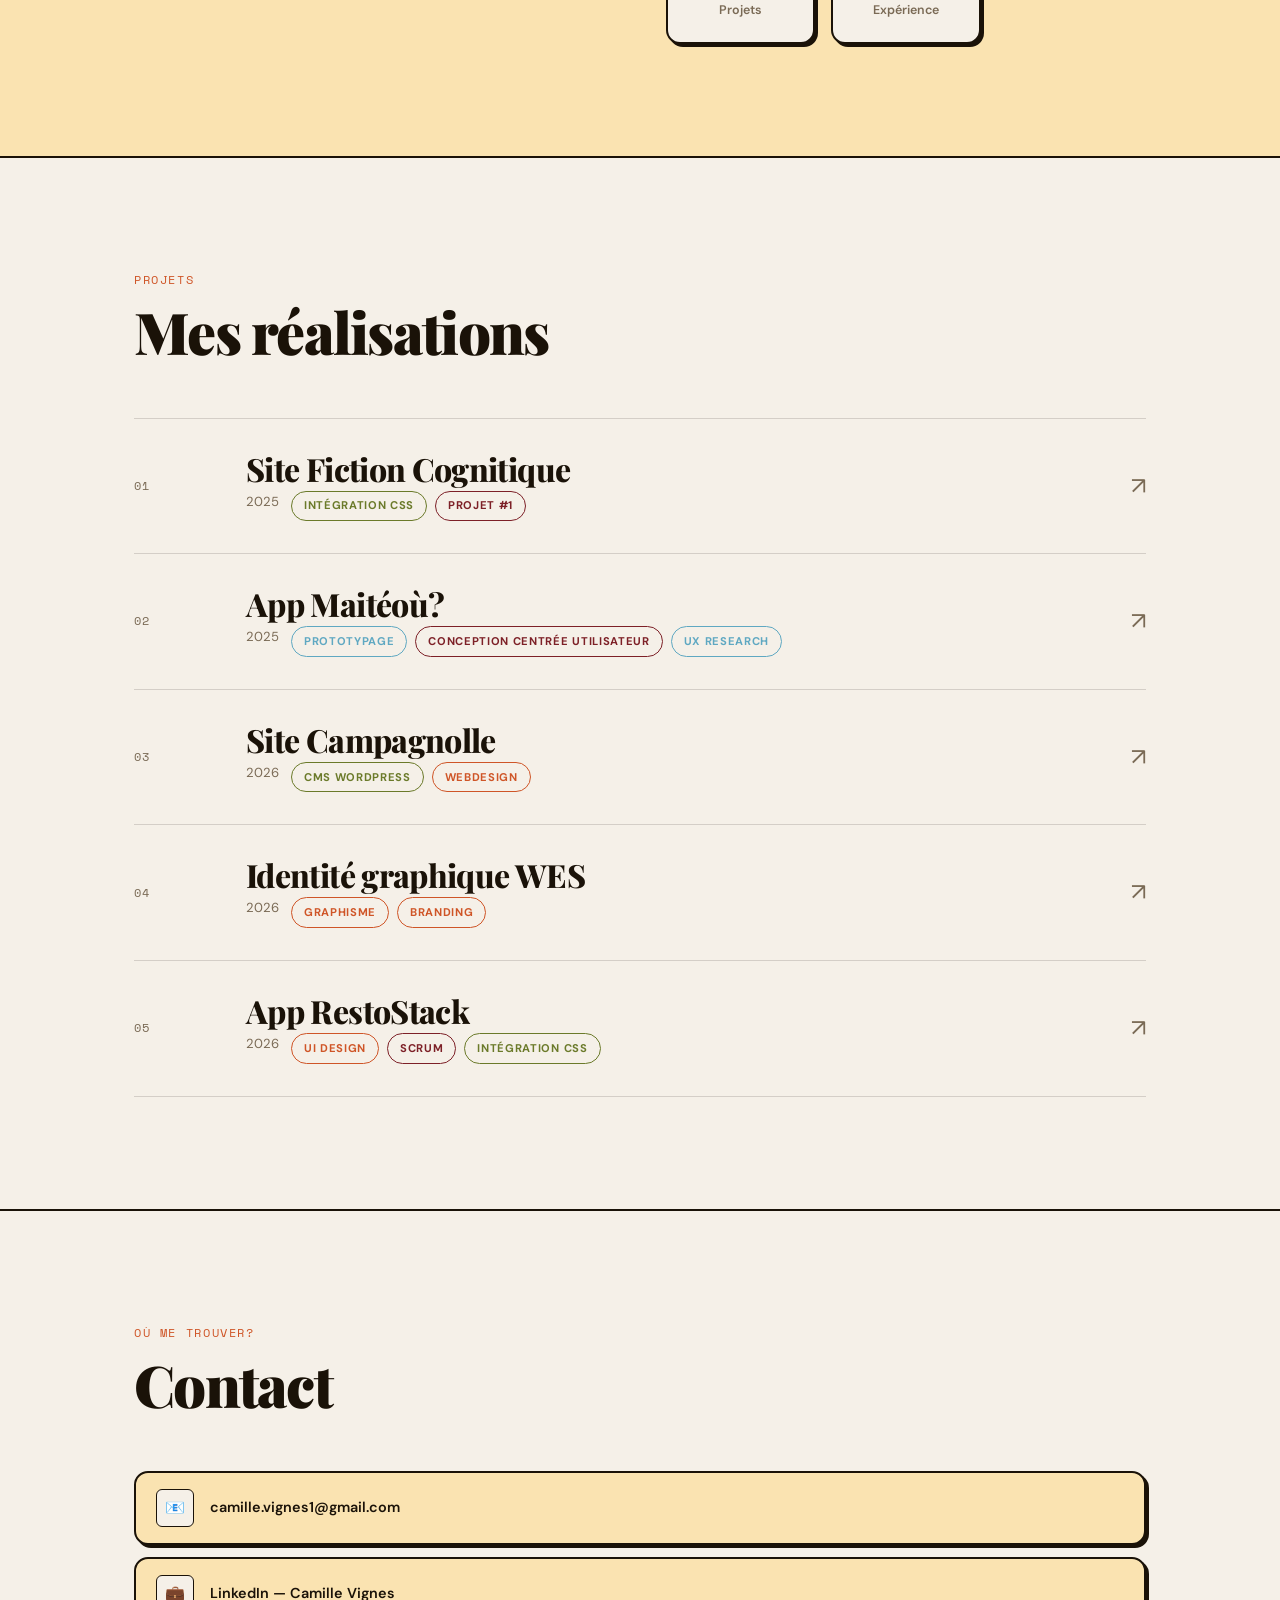
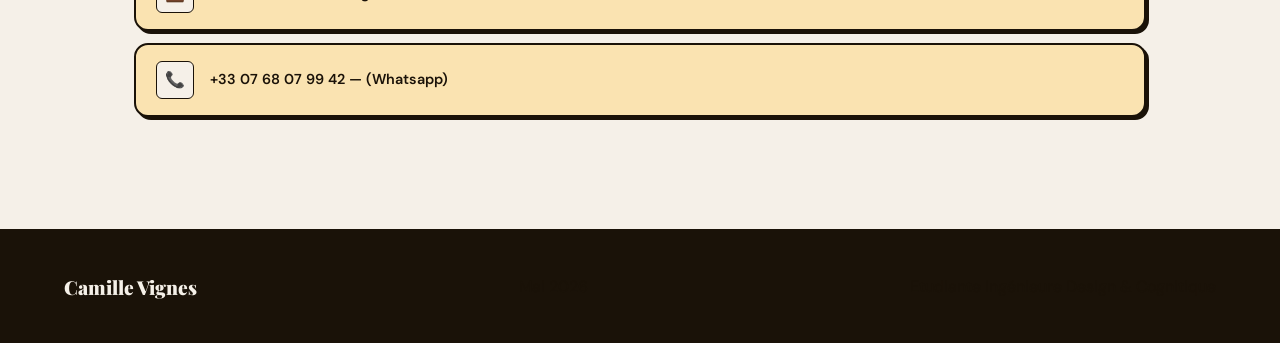
==== commit 91ccf100: "erratum amelie" ====
--- a/index.html
+++ b/index.html
@@ -3,7 +3,7 @@
 <head>
   <meta charset="UTF-8" />
   <meta name="viewport" content="width=device-width, initial-scale=1.0" />
-  <title>Ta-Came — UI/UX Designer</title>
+  <title>Camille Vignes - Portfolio </title>
   <link rel="icon" type="image/png" href="favicon.png" />
   <link rel="preconnect" href="https://fonts.googleapis.com" />
   <link rel="preconnect" href="https://fonts.gstatic.com" crossorigin />
@@ -28,7 +28,7 @@
     <div class="hero-left">
       <div class="hero-eyebrow">
         <span class="eyebrow-line"></span>
-        mais qui est Camille ?
+        Présentation de mon ...
       </div>
       <h1 class="hero-title">
         <span class="stroke">Portfolio</span><br>
@@ -45,7 +45,7 @@
       <div class="hero-right-deco"></div>
       <div class="hero-right-deco2"></div>
       <img src="Archive/camillette-en-salopette.png" alt="Camille" class="hero-photo" />
-      <p class="hero-label">// ma définition</p>
+      <p class="hero-label">// qui suis-je ?</p>
       <p class="hero-quote"> Étudiante ingénieure à l'ENSC, je me spécialise dans la convergence entre sciences cognitives, design d'expérience et développement. Ce portfolio est une fenêtre sur ma démarche : concevoir des interfaces intuitives et jolies fondées sur la compréhension fine de l'humain.</p>
       <div class="hero-tags">
         <span class="hero-tag">Figma</span>
@@ -75,8 +75,8 @@
         <div class="about-text">
           <span class="section-tag">Entrée en matière</span>
           <h2 class="section-title">Bonjour,<br>je suis Camille</h2>
-          <p>Future ingénieure designer, je me passionne pour la création d'interfaces fluides et mémorables. Je suis convaincue qu'un excellent design s'efface au profit de l'expérience : il guide l'utilisateur de manière invisible et naturelle.</p>
-          <p>Mon approche combine la <strong>rigueur méthodologique</strong> des sciences cognitives (analyse des besoins, tests utilisateurs) et une <strong>sensibilité visuelle affûtée</strong>. Du diagnostic initial au prototype interactif, chaque pixel est pensé pour servir l'usage et l'émotion.</p>
+          <p>Future <b>ingénieure designer</b>, je me passionne pour la création d'interfaces fluides et mémorables. Je suis convaincue qu'un excellent <b>design</b> s'efface au profit de l'expérience : il guide l'utilisateur de manière invisible et naturelle.</p>
+          <p>Mon approche combine la <b>rigueur méthodologique</b> des sciences cognitives (analyse des besoins, tests utilisateurs) et une <b>sensibilité visuelle affûtée</b>. Du diagnostic initial au prototype interactif, chaque pixel est pensé pour servir l'usage et l'émotion.</p>
           <div class="about-stats">
             <div class="stat-box">
               <div class="stat-num">5</div>
@@ -102,8 +102,24 @@
       <!-- List -->
       <div class="projects-list">
 
+
+        <div class="project-row" onclick="location.href='Pages/projet5.html'" style="cursor:pointer">
+          <span class="project-num">01</span>
+          <div class="project-info">
+            <div class="project-title">Site Fiction Cognitique</div>
+            <div class="project-meta">
+              <span>2025</span>
+              <div class="project-tags-inline">
+                <span class="ptag ptag-olive">Intégration css</span>
+                <span class="ptag ptag-red">projet #1</span>
+              </div>
+            </div>
+          </div>
+          <span class="project-arrow">↗</span>
+        </div>
+
         <div class="project-row" onclick="location.href='Pages/projet1.html'" style="cursor:pointer">
-          <span class="project-num">01</span>
+          <span class="project-num">02</span>
           <div class="project-info">
             <div class="project-title">App Maitéoù?</div>
             <div class="project-meta">
@@ -111,7 +127,7 @@
               <div class="project-tags-inline">
                 <span class="ptag ptag-sky">Prototypage</span>
                 <span class="ptag ptag-red">Conception centrée utilisateur</span>
-                <span class="ptag ptag-olive">UX Research</span>
+                <span class="ptag ptag-sky">UX Research</span>
               </div>
             </div>
           </div>
@@ -119,14 +135,29 @@
         </div>
 
         <div class="project-row" onclick="location.href='Pages/projet2.html'" style="cursor:pointer">
-          <span class="project-num">02</span>
+          <span class="project-num">03</span>
           <div class="project-info">
             <div class="project-title">Site Campagnolle</div>
             <div class="project-meta">
               <span>2026</span>
               <div class="project-tags-inline">
-                <span class="ptag ptag-sky">CMS Wordpress</span>
-                <span class="ptag ptag-olive">Webdesign</span>
+                <span class="ptag ptag-olive">CMS Wordpress</span>
+                <span class="ptag ptag-orange">Webdesign</span>
+              </div>
+            </div>
+          </div>
+          <span class="project-arrow">↗</span>
+        </div>
+
+        <div class="project-row" onclick="location.href='Pages/projet4.html'" style="cursor:pointer">
+          <span class="project-num">04</span>
+          <div class="project-info">
+            <div class="project-title">Identité graphique WES</div>
+            <div class="project-meta">
+              <span>2026</span>
+              <div class="project-tags-inline">
+                <span class="ptag ptag-orange">Graphisme</span>
+                <span class="ptag ptag-orange">Branding</span>
               </div>
             </div>
           </div>
@@ -134,7 +165,7 @@
         </div>
 
         <div class="project-row" onclick="location.href='Pages/projet3.html'" style="cursor:pointer">
-          <span class="project-num">03</span>
+          <span class="project-num">05</span>
           <div class="project-info">
             <div class="project-title">App RestoStack</div>
             <div class="project-meta">
@@ -142,37 +173,7 @@
               <div class="project-tags-inline">
                 <span class="ptag ptag-orange">UI design</span>
                 <span class="ptag ptag-red">Scrum</span>
-                <span class="ptag ptag-sky">Intégration CSS</span>
-              </div>
-            </div>
-          </div>
-          <span class="project-arrow">↗</span>
-        </div>
-
-        <div class="project-row" onclick="location.href='Pages/projet4.html'" style="cursor:pointer">
-          <span class="project-num">04</span>
-          <div class="project-info">
-            <div class="project-title">Identité évènement étudiant</div>
-            <div class="project-meta">
-              <span>2026</span>
-              <div class="project-tags-inline">
-                <span class="ptag ptag-olive">Graphisme</span>
-                <span class="ptag ptag-sky">Branding</span>
-              </div>
-            </div>
-          </div>
-          <span class="project-arrow">↗</span>
-        </div>
-
-        <div class="project-row" onclick="location.href='Pages/projet5.html'" style="cursor:pointer">
-          <span class="project-num">05</span>
-          <div class="project-info">
-            <div class="project-title">Site Fiction Cognitique</div>
-            <div class="project-meta">
-              <span>2025</span>
-              <div class="project-tags-inline">
-                <span class="ptag ptag-navy">Intégration css</span>
-                <span class="ptag ptag-orange">projet #1</span>
+                <span class="ptag ptag-olive">Intégration CSS</span>
               </div>
             </div>
           </div>
@@ -204,7 +205,7 @@
           </a>
           <a href="tel:+33768079942" class="contact-link">
             <div class="cl-icon">📞</div>
-            +33 07 68 07 99 42    (Whatsapp)
+            +33 07 68 07 99 42 — (Whatsapp)
           </a>
         </div>
       </div>
--- a/Style/style.css
+++ b/Style/style.css
@@ -201,14 +201,6 @@
   font-size: .75rem; font-weight: 700;
   letter-spacing: .06em; text-transform: uppercase;
   padding: .4rem .9rem;
-  border-radius: var(--radius-pill);
-  border: 1.5px solid rgba(255,255,255,1);
-  color: #F5F0E8;
-  z-index: 1;
-}
-.hero-tag-fill {
-  background: var(--c-orange);
-  border-color: var(--c-orange);
   color: #F5F0E8;
   z-index: 1;
 }
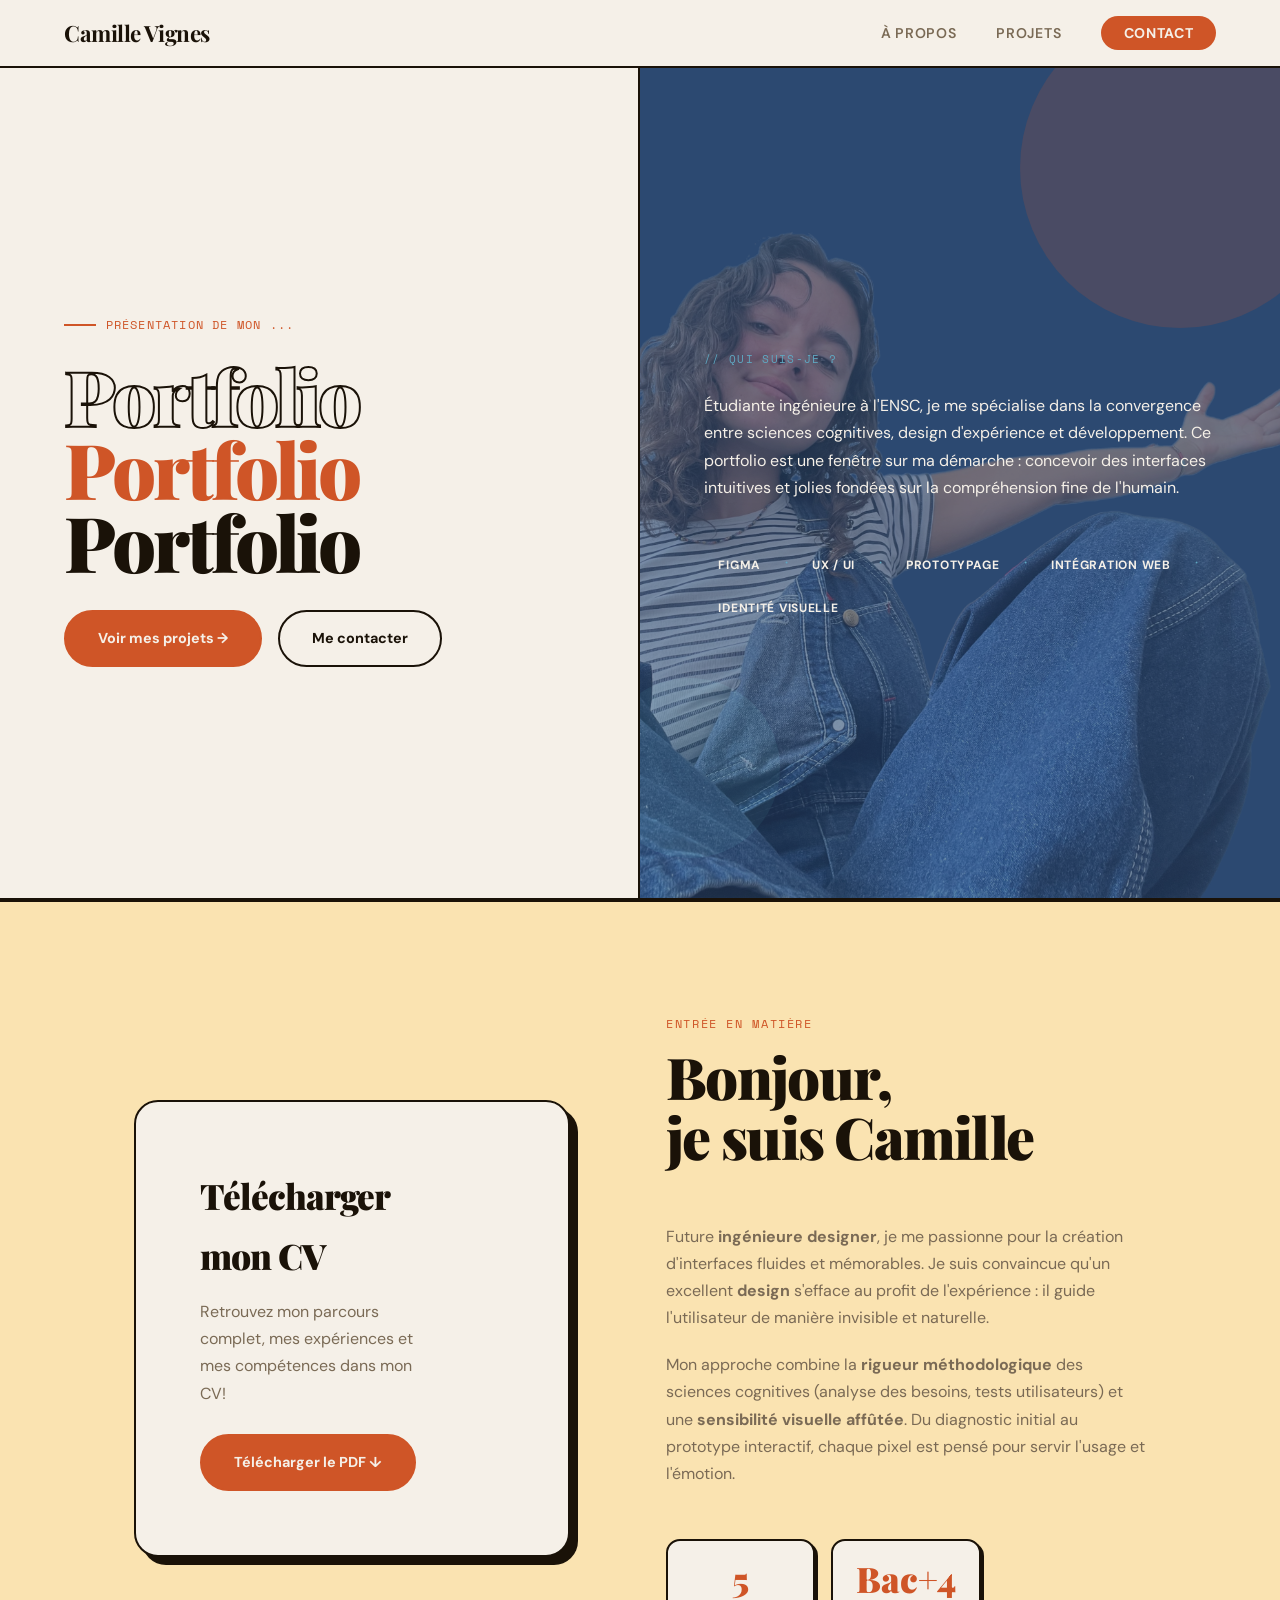
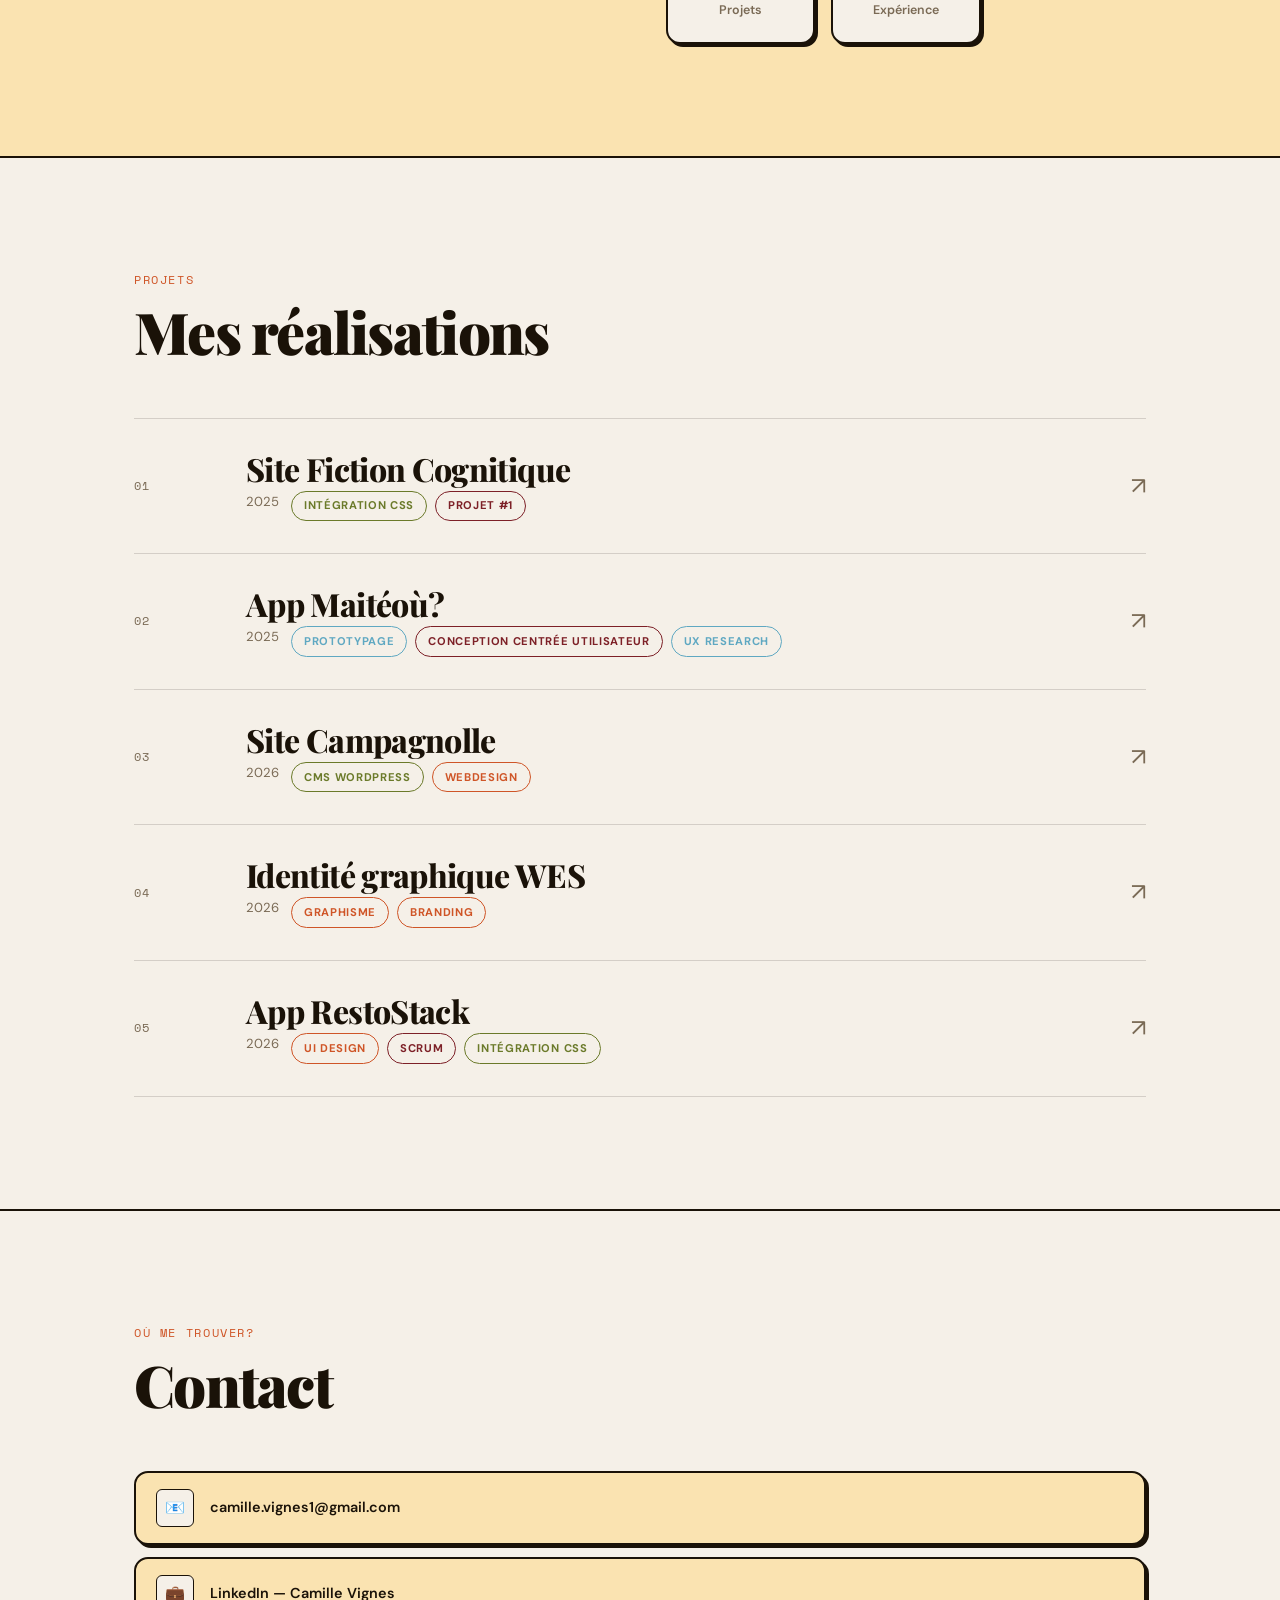
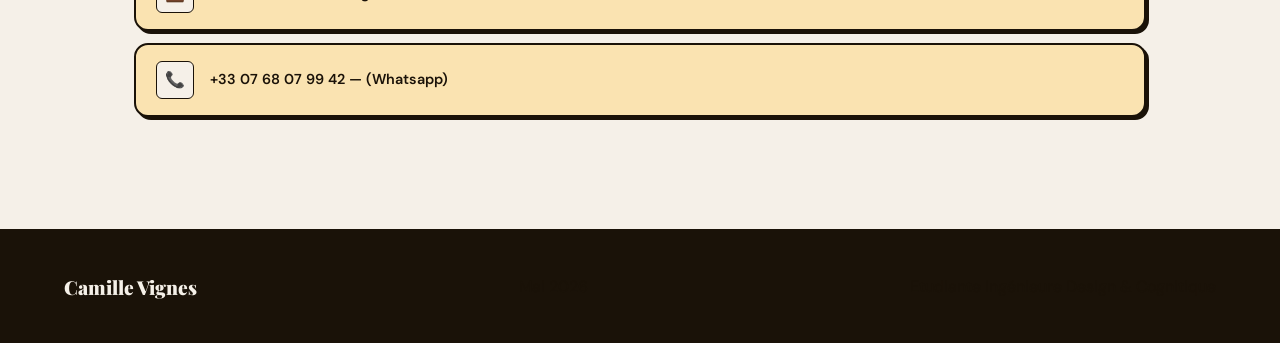
==== commit 95fe4abc: "mise en valeur cpt" ====
--- a/index.html
+++ b/index.html
@@ -49,9 +49,13 @@
       <p class="hero-quote"> Étudiante ingénieure à l'ENSC, je me spécialise dans la convergence entre sciences cognitives, design d'expérience et développement. Ce portfolio est une fenêtre sur ma démarche : concevoir des interfaces intuitives et jolies fondées sur la compréhension fine de l'humain.</p>
       <div class="hero-tags">
         <span class="hero-tag">Figma</span>
+        <span class="hero-tag-sep">·</span>
         <span class="hero-tag">UX / UI</span>
+        <span class="hero-tag-sep">·</span>
         <span class="hero-tag">Prototypage</span>
+        <span class="hero-tag-sep">·</span>
         <span class="hero-tag">Intégration Web</span>
+        <span class="hero-tag-sep">·</span>
         <span class="hero-tag">Identité Visuelle</span>
       </div>
     </div>
--- a/Style/style.css
+++ b/Style/style.css
@@ -196,12 +196,18 @@
 }
 .hero-quote em { color: var(--c-sand); font-style: italic; z-index: 1;}
 
-.hero-tags { display: flex; gap: .6rem; flex-wrap: wrap; z-index: 1; }
+.hero-tags { display: flex; gap: .6rem; flex-wrap: wrap; z-index: 0; }
 .hero-tag {
   font-size: .75rem; font-weight: 700;
   letter-spacing: .06em; text-transform: uppercase;
   padding: .4rem .9rem;
   color: #F5F0E8;
+  z-index: 0;
+}
+
+.hero-tag-sep {
+  color: var(--c-sky);
+  position: relative;
   z-index: 1;
 }
 
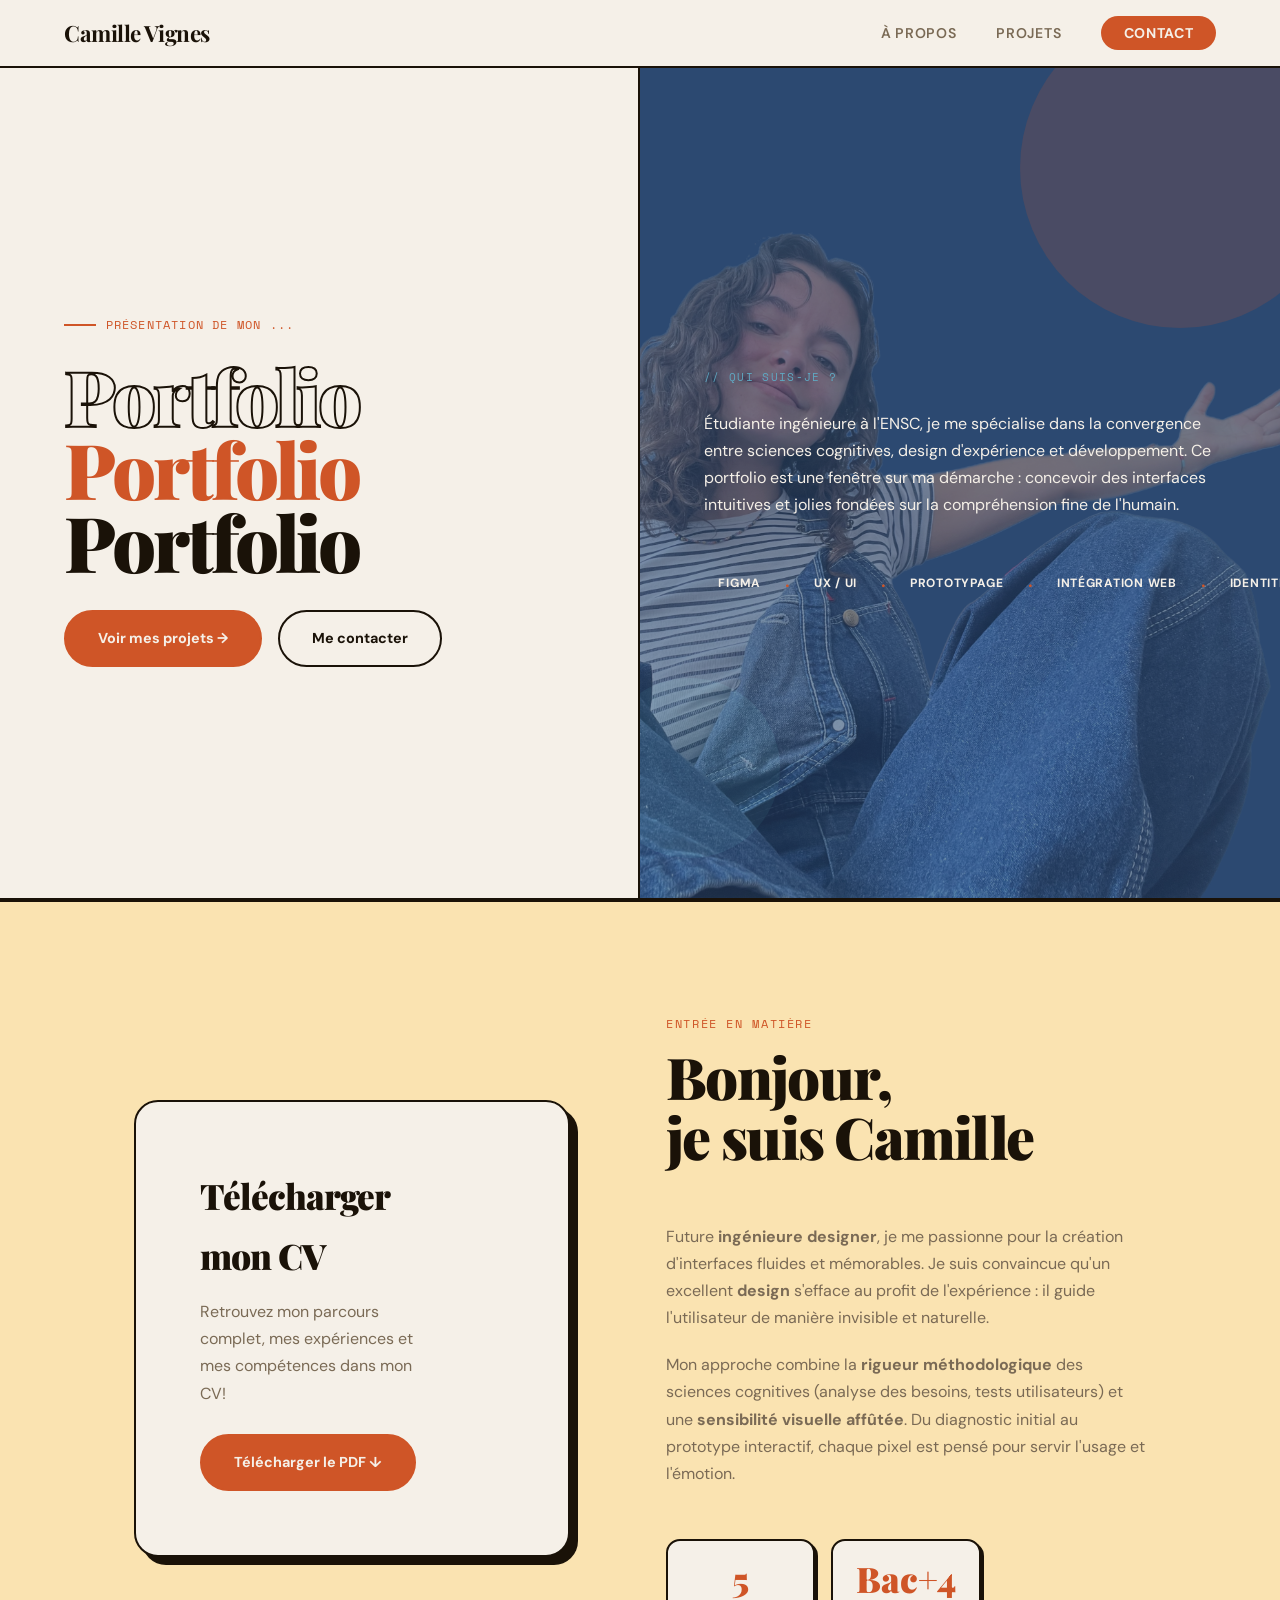
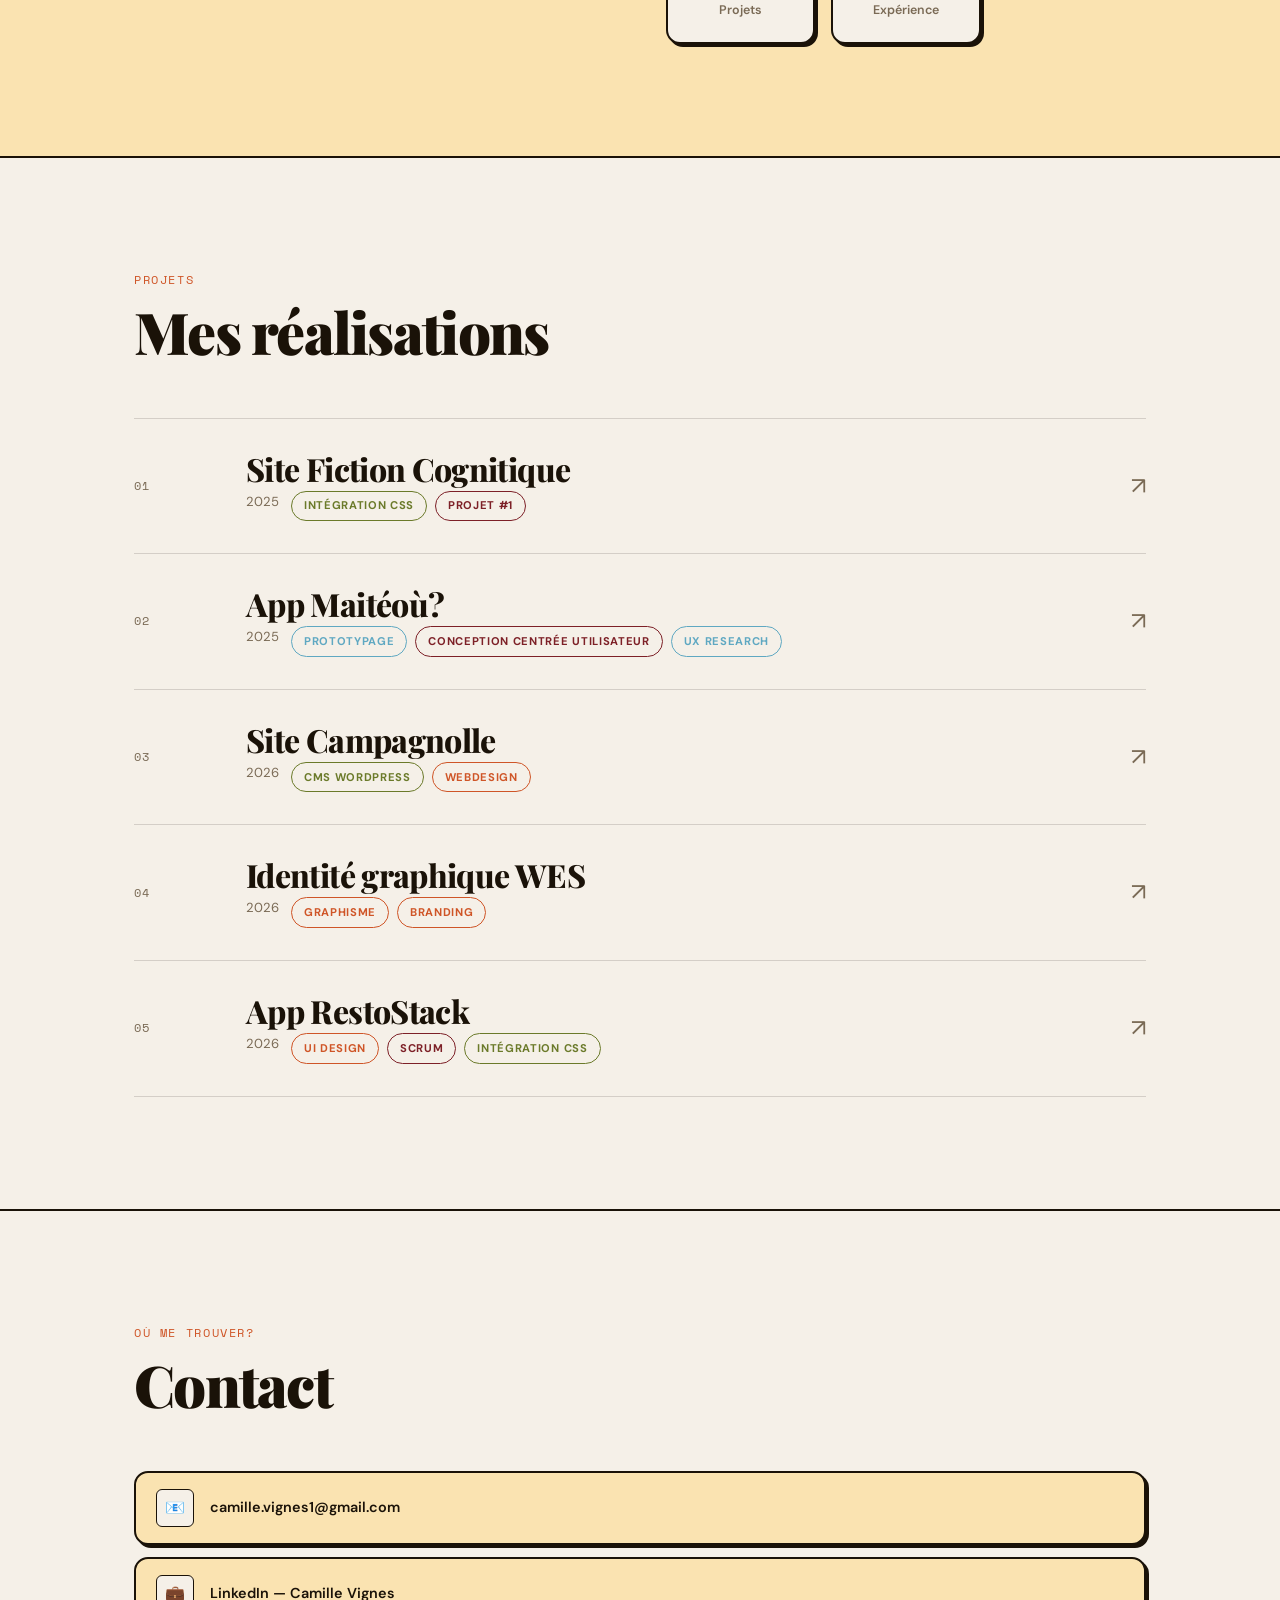
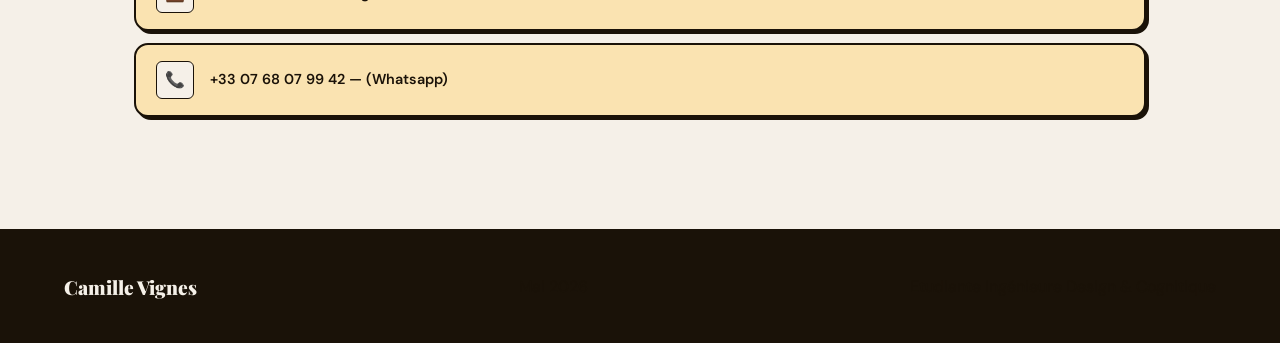
==== commit c203d8cd: "on croise les doigts c la dernière" ====
--- a/index.html
+++ b/index.html
@@ -107,7 +107,7 @@
       <div class="projects-list">
 
 
-        <div class="project-row" onclick="location.href='Pages/projet5.html'" style="cursor:pointer">
+        <div class="project-row" onclick="location.href='Pages/projet1.html'" style="cursor:pointer">
           <span class="project-num">01</span>
           <div class="project-info">
             <div class="project-title">Site Fiction Cognitique</div>
@@ -122,7 +122,7 @@
           <span class="project-arrow">↗</span>
         </div>
 
-        <div class="project-row" onclick="location.href='Pages/projet1.html'" style="cursor:pointer">
+        <div class="project-row" onclick="location.href='Pages/projet2.html'" style="cursor:pointer">
           <span class="project-num">02</span>
           <div class="project-info">
             <div class="project-title">App Maitéoù?</div>
@@ -138,7 +138,7 @@
           <span class="project-arrow">↗</span>
         </div>
 
-        <div class="project-row" onclick="location.href='Pages/projet2.html'" style="cursor:pointer">
+        <div class="project-row" onclick="location.href='Pages/projet3.html'" style="cursor:pointer">
           <span class="project-num">03</span>
           <div class="project-info">
             <div class="project-title">Site Campagnolle</div>
@@ -168,7 +168,7 @@
           <span class="project-arrow">↗</span>
         </div>
 
-        <div class="project-row" onclick="location.href='Pages/projet3.html'" style="cursor:pointer">
+        <div class="project-row" onclick="location.href='Pages/projet5.html'" style="cursor:pointer">
           <span class="project-num">05</span>
           <div class="project-info">
             <div class="project-title">App RestoStack</div>
--- a/Style/style.css
+++ b/Style/style.css
@@ -1,4 +1,4 @@
-/* ─── RESET & ROOT ─────────────────────────────────────── */
+/* ─── RESET & ROOT ─────────────── */
 *, *::before, *::after { box-sizing: border-box; margin: 0; padding: 0; }
 
 :root {
@@ -196,7 +196,7 @@
 }
 .hero-quote em { color: var(--c-sand); font-style: italic; z-index: 1;}
 
-.hero-tags { display: flex; gap: .6rem; flex-wrap: wrap; z-index: 0; }
+.hero-tags { display: flex; gap: .6rem; white-space: nowrap;; z-index: 0; }
 .hero-tag {
   font-size: .75rem; font-weight: 700;
   letter-spacing: .06em; text-transform: uppercase;
@@ -206,8 +206,9 @@
 }
 
 .hero-tag-sep {
-  color: var(--c-sky);
+  color: #CF5527 !important;
   position: relative;
+  font-size: 1.5rem !important;
   z-index: 1;
 }
 
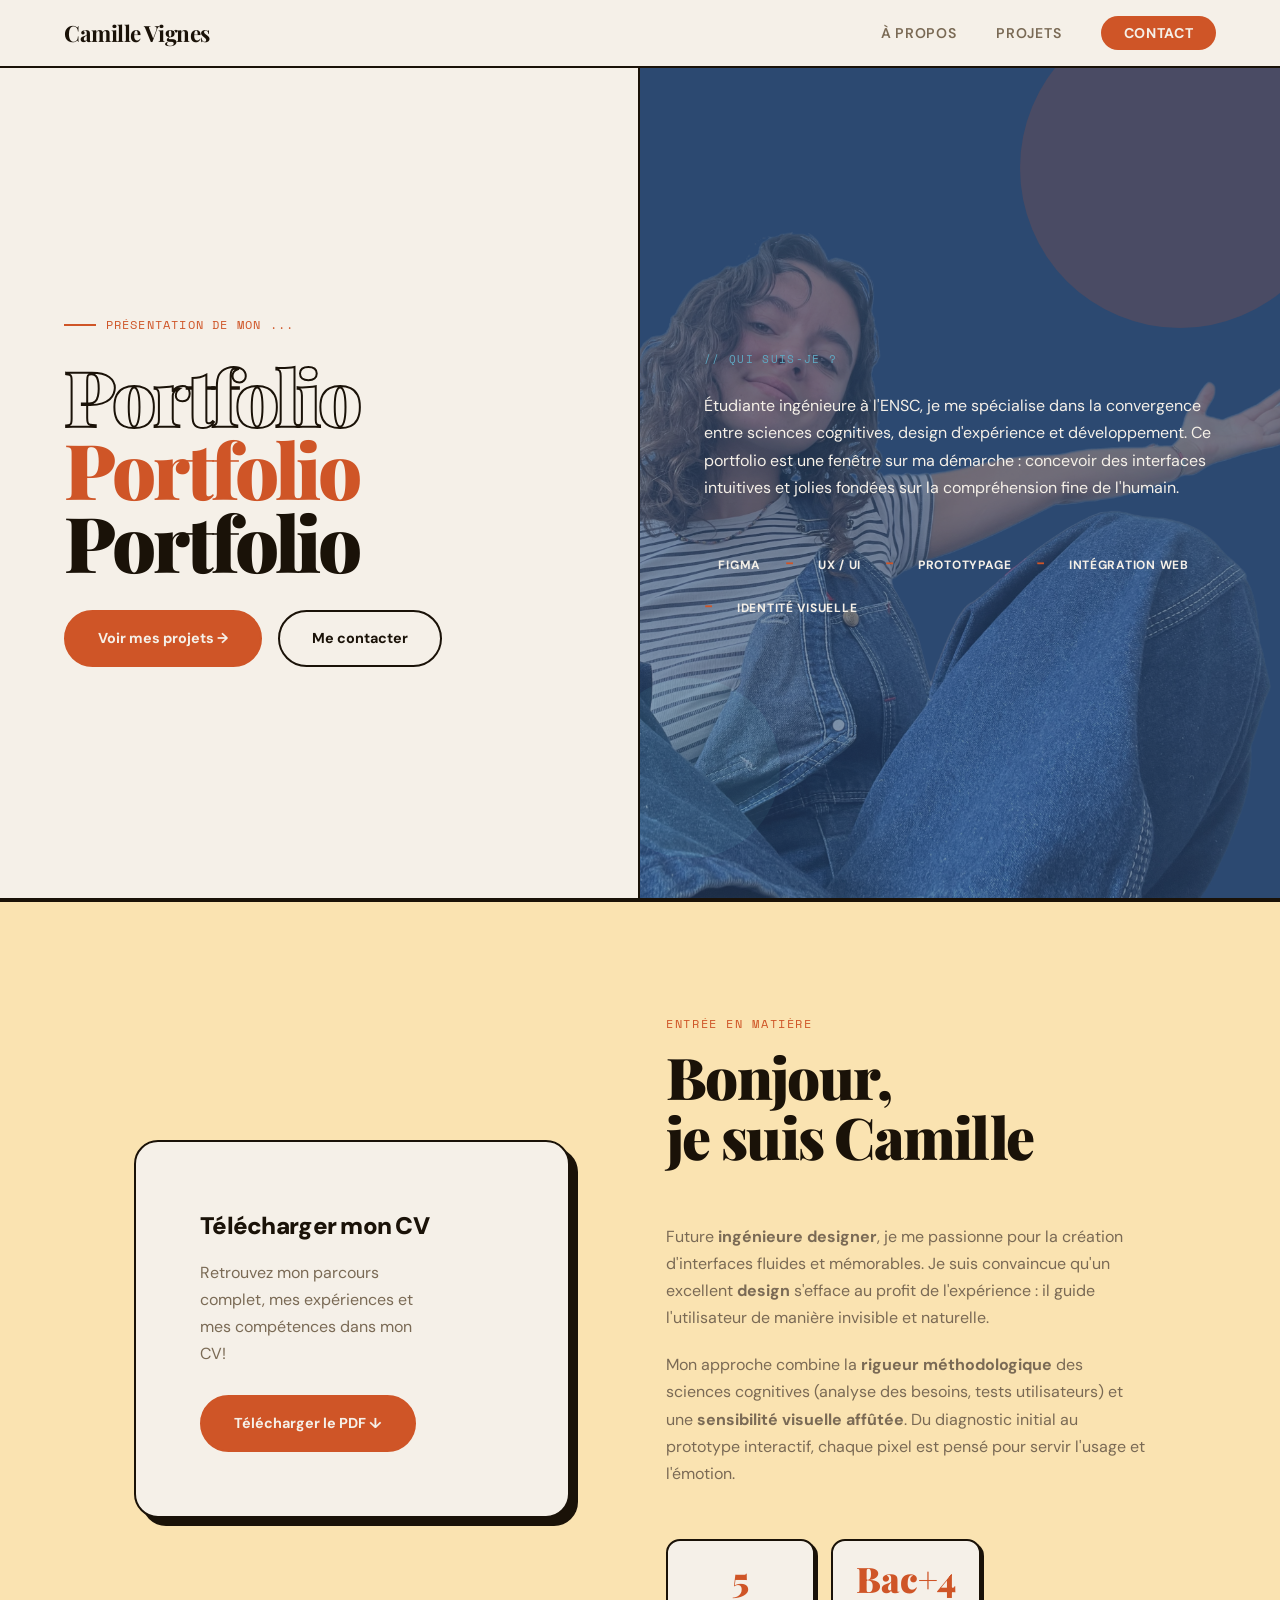
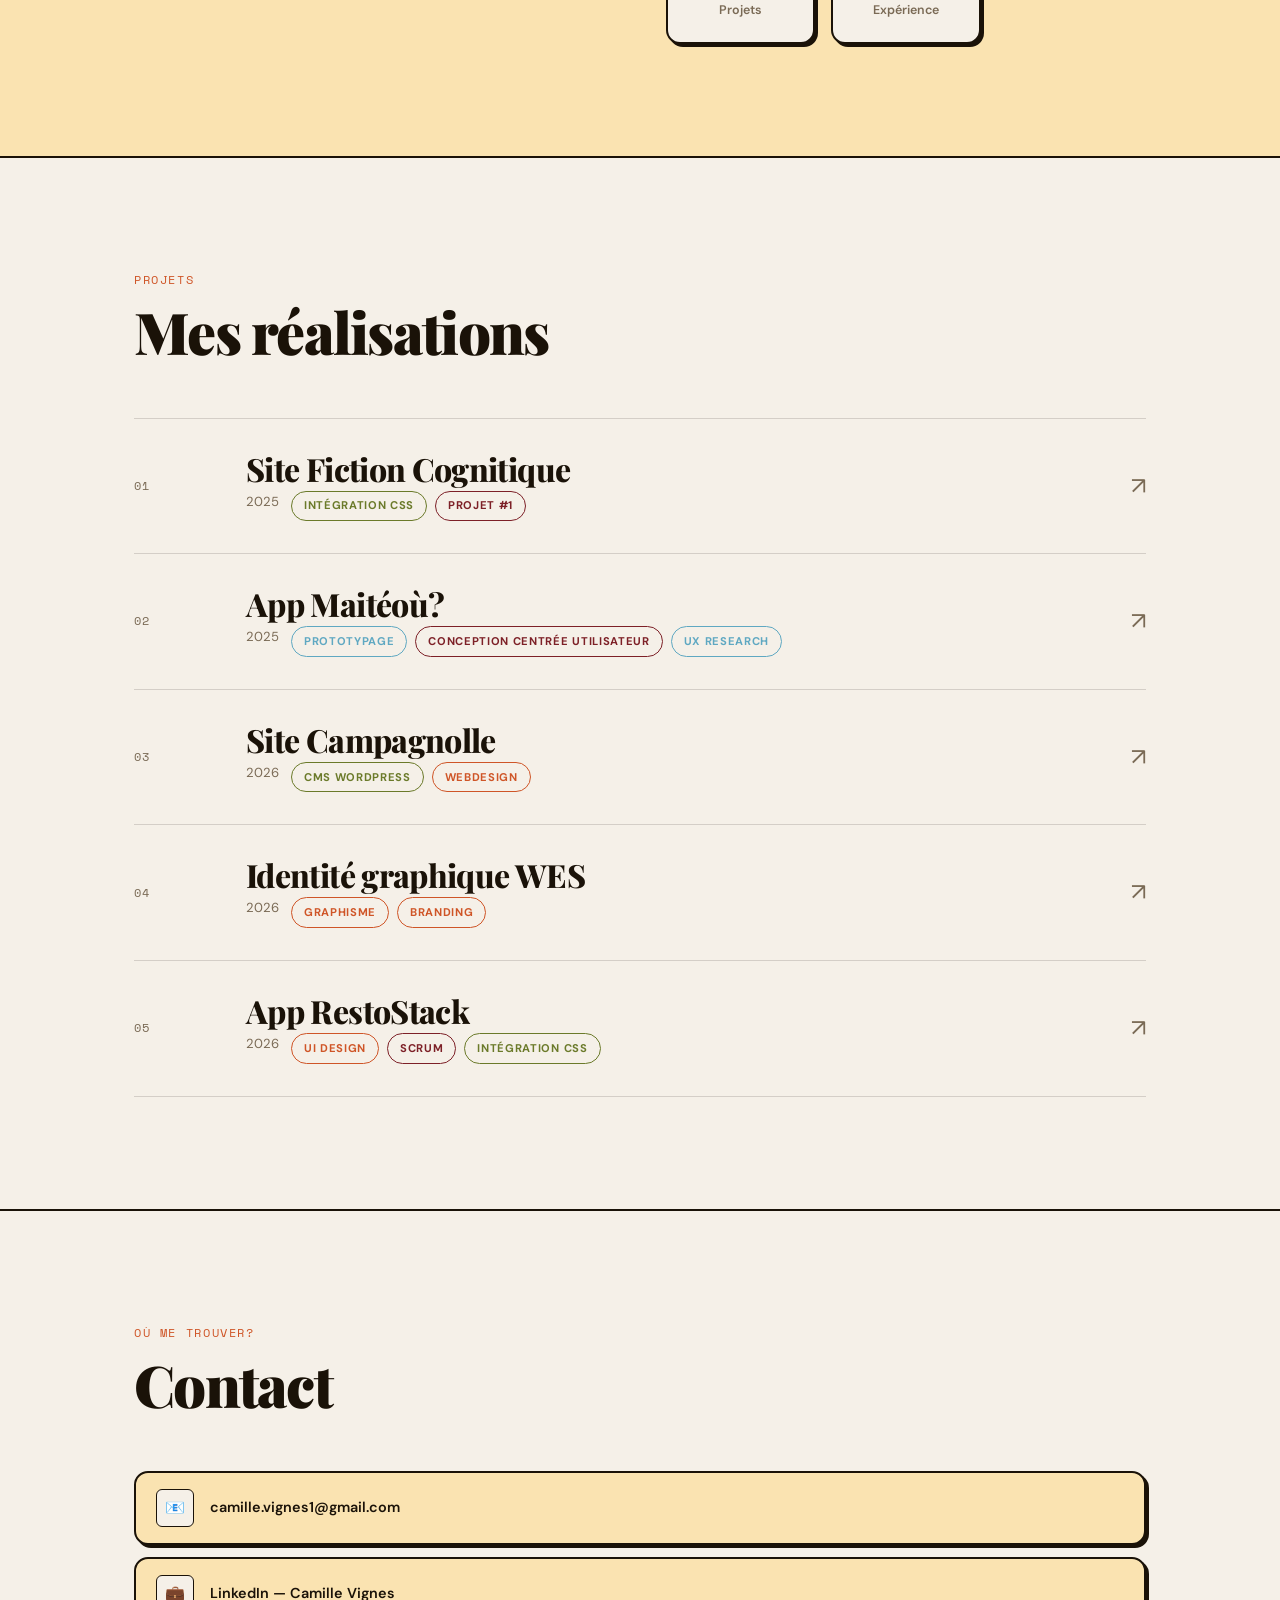
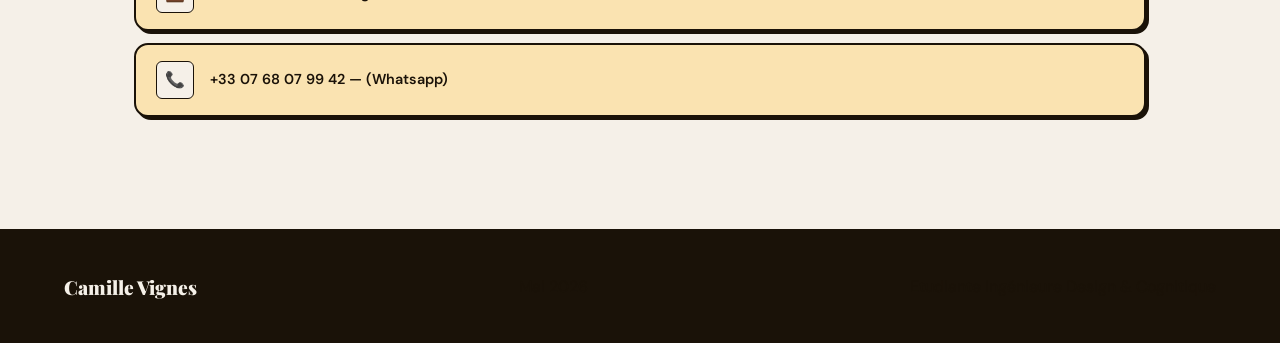
==== commit 60b773c2: "finit" ====
--- a/index.html
+++ b/index.html
@@ -49,13 +49,13 @@
       <p class="hero-quote"> Étudiante ingénieure à l'ENSC, je me spécialise dans la convergence entre sciences cognitives, design d'expérience et développement. Ce portfolio est une fenêtre sur ma démarche : concevoir des interfaces intuitives et jolies fondées sur la compréhension fine de l'humain.</p>
       <div class="hero-tags">
         <span class="hero-tag">Figma</span>
-        <span class="hero-tag-sep">·</span>
+        <span class="hero-tag-sep"><b>-</b></span>
         <span class="hero-tag">UX / UI</span>
-        <span class="hero-tag-sep">·</span>
+        <span class="hero-tag-sep"><b>-</b></span>
         <span class="hero-tag">Prototypage</span>
-        <span class="hero-tag-sep">·</span>
+        <span class="hero-tag-sep"><b>-</b></span>
         <span class="hero-tag">Intégration Web</span>
-        <span class="hero-tag-sep">·</span>
+        <span class="hero-tag-sep"><b>-</b></span>
         <span class="hero-tag">Identité Visuelle</span>
       </div>
     </div>
--- a/Style/style.css
+++ b/Style/style.css
@@ -196,19 +196,19 @@
 }
 .hero-quote em { color: var(--c-sand); font-style: italic; z-index: 1;}
 
-.hero-tags { display: flex; gap: .6rem; white-space: nowrap;; z-index: 0; }
+.hero-tags { display: flex; gap: .6rem; flex-wrap: wrap; overflow: visible; position: relative; z-index: 1; }
 .hero-tag {
   font-size: .75rem; font-weight: 700;
   letter-spacing: .06em; text-transform: uppercase;
   padding: .4rem .9rem;
   color: #F5F0E8;
-  z-index: 0;
+  position: relative;
+  z-index: 1;
 }
 
 .hero-tag-sep {
   color: #CF5527 !important;
   position: relative;
-  font-size: 1.5rem !important;
   z-index: 1;
 }
 
@@ -330,8 +330,8 @@
   box-shadow: 8px 8px 0 var(--c-ink);
 }
 .cv-text h2 {
-  font-family: var(--font-display);
-  font-size: 2.2rem; font-weight: 900;
+  font-family: var(--font-body);
+  font-size: 1.5rem; font-weight: 900;
   letter-spacing: -.03em; margin-bottom: .75rem;
 }
 .cv-text p { color: var(--c-muted); max-width: 440px; }
